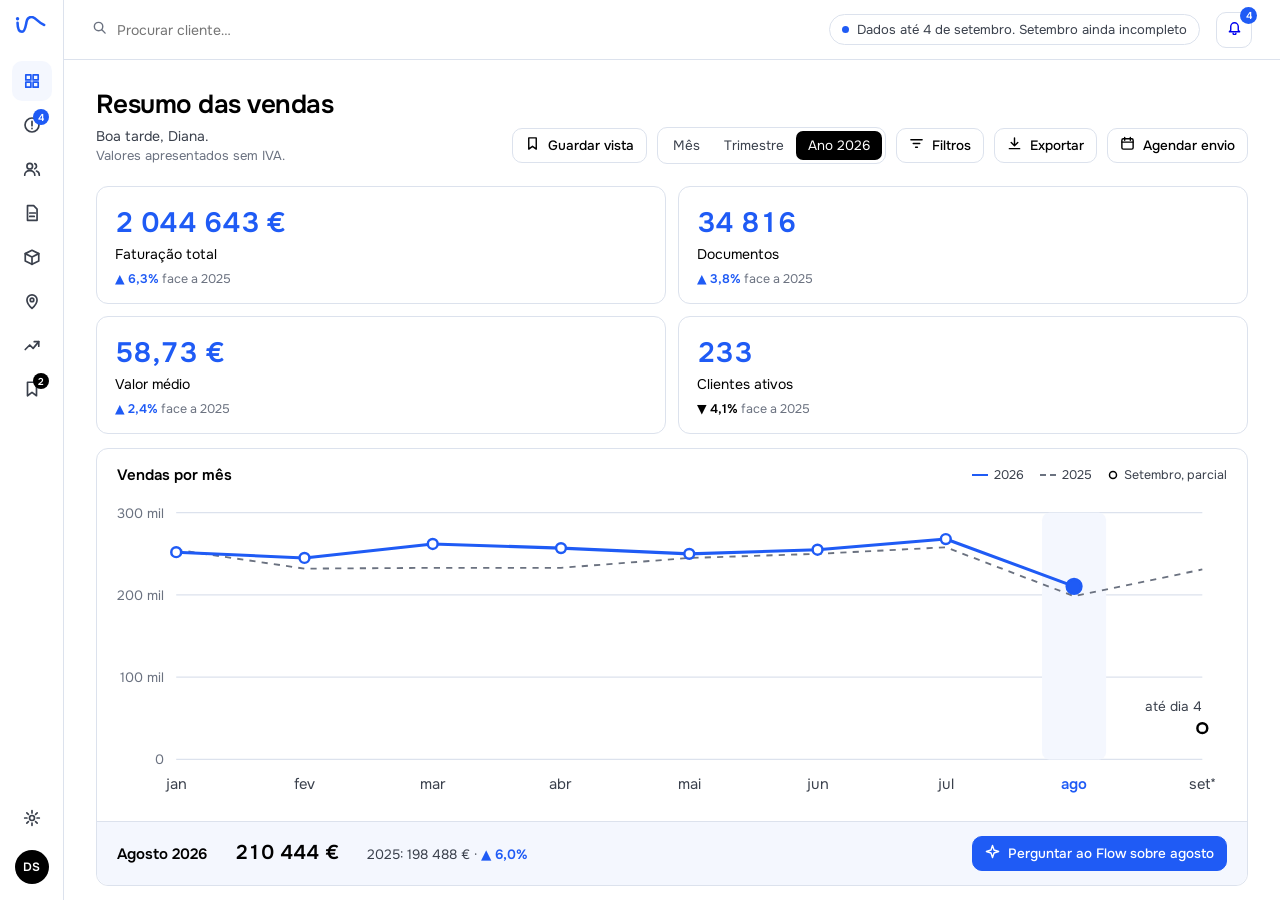
==== docs/ui/flow-ui-paineis.html @ bdbc736b "Ajustes na Ui, novas funcionalidades- briefing cliente , pre visualizar ultimos documentos, document" ====
<!DOCTYPE html>
<html lang="pt-PT">
<head>
<meta charset="UTF-8">
<meta name="viewport" content="width=device-width, initial-scale=1">
<title>Flow · Protótipo dos painéis</title>
<link rel="preconnect" href="https://fonts.googleapis.com">
<link rel="stylesheet" href="https://fonts.googleapis.com/css2?family=Onest:wght@400;500;600;700&display=swap">
<style>
:root{--blue:#1F5BF5;--blue-deep:#1443C9;--blue-pale:#E4EBFF;--blue-mist:#F4F7FE;--ink2:#3A404C;--ink3:#6B7280;--line:#DCE2ED}
*{box-sizing:border-box;margin:0;padding:0}
html,body{height:100%}
body{font-family:'Onest',system-ui,sans-serif;color:#000;background:#fff;-webkit-font-smoothing:antialiased;font-size:14px}
button,input,select{font:inherit;color:inherit}
button{cursor:pointer}
:focus-visible{outline:2px solid var(--blue);outline-offset:2px;border-radius:6px}
b,strong{font-weight:600}
.num{font-variant-numeric:tabular-nums}
p b{white-space:nowrap}
.up{color:var(--blue);font-weight:600}.dn{color:#000;font-weight:600}
.muted{color:var(--ink3)}

.app{display:grid;grid-template-columns:64px 1fr 380px;grid-template-rows:60px 1fr;height:100vh}
.rail{grid-row:1/3;border-right:1px solid var(--line);display:flex;flex-direction:column;align-items:center;padding:16px 0;gap:4px}
.rail .mark{margin-bottom:18px}
.rail a{width:40px;height:40px;border-radius:10px;display:grid;place-items:center;color:var(--ink2);position:relative}
.rail a:hover{background:var(--blue-mist);color:#000}
.rail a[aria-current=page]{background:var(--blue-mist);color:var(--blue)}
.rail a .bd{position:absolute;top:4px;right:3px;background:var(--blue);color:#fff;font-size:10px;font-weight:600;border-radius:999px;min-width:16px;height:16px;display:grid;place-items:center;padding:0 4px}
.rail a .tip{position:absolute;left:48px;background:#000;color:#fff;font-size:12px;padding:4px 8px;border-radius:6px;white-space:nowrap;opacity:0;pointer-events:none;transition:opacity .12s;z-index:5}
.rail a:hover .tip,.rail a:focus-visible .tip{opacity:1}
.rail .av{margin-top:8px;width:34px;height:34px;border-radius:50%;background:#000;color:#fff;font-size:12px;font-weight:600;display:grid;place-items:center}

.topbar{grid-column:2;display:flex;align-items:center;gap:16px;padding:0 28px;border-bottom:1px solid var(--line)}
.search{display:flex;align-items:center;gap:10px;color:var(--ink3);flex:1}
.search input{border:0;outline:0;background:none;flex:1}
.fresh{display:flex;align-items:center;gap:8px;font-size:13px;color:var(--ink2);border:1px solid var(--line);border-radius:999px;padding:6px 12px;white-space:nowrap}
.fresh i{width:7px;height:7px;border-radius:50%;background:var(--blue);display:block}
.iconbtn{position:relative;width:36px;height:36px;border:1px solid var(--line);border-radius:10px;background:#fff;display:grid;place-items:center}
.iconbtn .bd{position:absolute;top:-6px;right:-6px;background:var(--blue);color:#fff;font-size:10px;font-weight:600;border-radius:999px;min-width:17px;height:17px;display:grid;place-items:center}

main{grid-column:2;overflow:auto;padding:28px 32px 40px;min-width:0}
.head{display:flex;justify-content:space-between;align-items:flex-end;gap:16px;flex-wrap:wrap}
.head h1{font-size:26px;font-weight:600;letter-spacing:-.02em}
.head p{color:var(--ink2);margin-top:6px}
.head p.iva{font-size:13px;color:var(--ink3);margin-top:2px}
.ctrl{display:flex;gap:10px;align-items:center;flex-wrap:wrap}
.seg{display:flex;border:1px solid var(--line);border-radius:10px;padding:3px;background:#fff}
.seg button{border:0;background:none;padding:6px 12px;border-radius:7px;font-size:13.5px;color:var(--ink2)}
.seg button[aria-pressed=true]{background:#000;color:#fff}
.btn{display:inline-flex;align-items:center;gap:8px;border:1px solid var(--line);background:#fff;border-radius:10px;padding:7px 12px;font-size:13.5px;font-weight:500}
.btn:hover{border-color:#000}
.btn.pri{background:var(--blue);border-color:var(--blue);color:#fff}.btn.pri:hover{background:var(--blue-deep)}
.example{margin-top:14px;font-size:12.5px;color:var(--ink2);background:var(--blue-mist);border-radius:8px;padding:7px 12px;display:inline-block}

.kpis{display:grid;grid-template-columns:repeat(4,1fr);gap:12px;margin-top:22px}
.k{border:1px solid var(--line);border-radius:12px;padding:18px 18px 16px;min-width:0}
.k .v{font-size:28px;font-weight:600;color:var(--blue);letter-spacing:-.02em;white-space:nowrap;overflow:hidden;text-overflow:ellipsis}
.k .v.long{font-size:20px;line-height:1.2;white-space:normal;min-height:34px;display:flex;align-items:center}
.k .l{font-size:14px;margin-top:4px}
.k .s{font-size:12.5px;color:var(--ink3);margin-top:8px}
.panel{border:1px solid var(--line);border-radius:12px;margin-top:14px;min-width:0}
.panel-h{display:flex;justify-content:space-between;align-items:center;gap:12px;padding:16px 20px 0;flex-wrap:wrap}
.panel-h h2{font-size:15px;font-weight:600}
.legend{display:flex;gap:16px;font-size:12.5px;color:var(--ink2)}
.legend span{display:flex;align-items:center;gap:6px}
.legend i{width:16px;display:block;border-top:2px solid var(--blue)}
.legend i.o{border-top:2px dashed var(--ink3)}
.legend i.f{border-top:2px dashed var(--blue)}
.chart-wrap{padding:8px 20px 16px}
.sel-row{display:flex;flex-wrap:wrap;gap:6px 28px;align-items:baseline;padding:14px 20px;border-top:1px solid var(--line);background:var(--blue-mist);border-radius:0 0 12px 12px}
.sel-row .t{font-weight:600;font-size:15px}.sel-row .v{font-size:20px;font-weight:600}.sel-row .o{color:var(--ink2);font-size:13.5px}
.sel-row .btn{margin-left:auto}
.two{display:grid;grid-template-columns:1.6fr 1fr;gap:14px}
.link{color:var(--blue);font-size:13px;text-decoration:none;font-weight:500;border:0;background:none}

.tools{display:flex;gap:10px;align-items:center;flex-wrap:wrap;margin-top:22px}
.field{display:flex;align-items:center;gap:8px;border:1px solid var(--line);border-radius:10px;padding:7px 12px;width:300px;color:var(--ink3)}
.field input{border:0;outline:0;flex:1;color:#000;min-width:0}
.chip{border:1px solid var(--line);border-radius:999px;padding:6px 12px;font-size:13px;background:#fff;color:var(--ink2)}
.chip[aria-pressed=true]{background:#000;color:#fff;border-color:#000}

table{width:100%;border-collapse:collapse;font-size:13.5px}
th{font-weight:500;color:var(--ink3);text-align:left;padding:12px 20px 8px;font-size:12.5px;white-space:nowrap}
td{padding:11px 20px;border-top:1px solid var(--line);vertical-align:middle}
td.r,th.r{text-align:right}
tbody tr.click{cursor:pointer}
tbody tr.click:hover td{background:var(--blue-mist)}
.tag{display:inline-block;font-size:12px;border:1px solid var(--line);border-radius:999px;padding:3px 9px;white-space:nowrap;color:var(--ink2)}
.tag.b{border-color:var(--blue);color:var(--blue)}
.tag.k{border-color:#000;color:#000}
.empty{padding:28px 20px;color:var(--ink2);text-align:center}
.hbar{height:8px;background:var(--blue-pale);border-radius:4px;overflow:hidden;min-width:80px}
.hbar i{display:block;height:100%;background:var(--blue)}
.hbar.neg i{background:#000}

.alerts{list-style:none;padding:6px 20px 14px}
.alerts li{padding:12px 0;border-top:1px solid var(--line);display:grid;grid-template-columns:auto 1fr auto;gap:4px 12px;align-items:start}
.alerts li:first-child{border-top:0}
.alerts .ic{grid-row:1/3;color:var(--ink2);padding-top:2px}
.alerts .t{font-weight:500}
.alerts .d{grid-column:2;color:var(--ink3);font-size:12.5px;line-height:1.4}
.alerts .acts{grid-row:1/3;grid-column:3;display:flex;gap:12px;align-self:center}

/* gaveta de briefing */
.drawer-bg{position:fixed;inset:0;background:rgba(0,0,0,.18);z-index:20}
.drawer{position:fixed;top:0;right:0;bottom:0;width:440px;max-width:100vw;background:#fff;border-left:1px solid var(--line);z-index:21;display:flex;flex-direction:column;box-shadow:-20px 0 40px -20px rgba(0,0,0,.2)}
.drawer-h{display:flex;justify-content:space-between;align-items:center;padding:18px 22px;border-bottom:1px solid var(--line)}
.drawer-b{padding:22px;overflow:auto;flex:1}
.drawer-b h3{font-size:20px;font-weight:600}
.drawer-b p{color:var(--ink2);line-height:1.55;margin-top:10px}
.facts{list-style:none;margin-top:18px}
.facts li{display:flex;justify-content:space-between;gap:12px;padding:10px 0;border-top:1px solid var(--line)}
.facts li>span:first-child{color:var(--ink3)}
.bh{font-size:14px;font-weight:600;margin-top:24px}
.facts.arts{margin-top:8px}.facts.arts li{align-items:center}
.drawer-f{padding:16px 22px;border-top:1px solid var(--line);display:flex;gap:10px}

/* Flow */
.flow{grid-column:3;grid-row:1/3;border-left:1px solid var(--line);display:flex;flex-direction:column;min-height:0}
.flow-h{height:60px;display:flex;align-items:center;gap:10px;padding:0 18px;border-bottom:1px solid var(--line);flex-shrink:0}
.flow-h .n{font-weight:600}
.flow-h .ctx{margin-left:auto;font-size:12px;color:var(--ink2);background:var(--blue-mist);border-radius:999px;padding:4px 10px;white-space:nowrap}
.flow-b{flex:1;overflow:auto;padding:18px}
.q{margin-left:auto;width:max-content;max-width:85%;background:var(--blue-pale);border-radius:10px;padding:8px 12px;font-size:14px}
.flow-b .hello{background:var(--blue-mist);border-radius:12px;padding:14px 16px;line-height:1.5}
.flow-b .hello b{display:block;margin-bottom:4px}
.flow-b h2{font-size:16px;font-weight:600;margin-top:18px}
.flow-b p{font-size:14px;line-height:1.55;color:var(--ink2);margin-top:8px}
.flow-b p b{color:#000}
.mgrid{display:grid;grid-template-columns:1fr 1fr;gap:8px;margin-top:14px}
.m{background:var(--blue-mist);border-radius:10px;padding:12px}
.m .l{font-size:12.5px;color:var(--ink3)}.m .v{font-size:18px;font-weight:600;margin-top:6px}
.more{margin-top:22px;border-top:1px solid var(--line);padding-top:14px}
.more h3{font-size:12.5px;color:var(--ink3);font-weight:500}
.more button{display:block;width:100%;text-align:left;border:0;background:none;padding:8px 0;font-size:14px;font-weight:500}
.more button:hover{color:var(--blue)}
.flow-f{padding:14px 18px 16px;flex-shrink:0}
.box{border:1.5px solid #000;border-radius:12px;background:#fff;padding:12px 12px 10px 14px}
.box:focus-within{border-color:var(--blue);box-shadow:0 0 0 4px var(--blue-pale)}
.box input{width:100%;border:0;outline:0;font-size:15px;background:none}
.box .row2{display:flex;justify-content:space-between;align-items:center;margin-top:10px;font-size:12px;color:var(--ink3)}
.send{width:34px;height:34px;border:0;border-radius:9px;background:var(--blue);color:#fff;display:grid;place-items:center}
.send:hover{background:var(--blue-deep)}
.flow-min{display:none}


.tabbtn{border:0;background:none;padding:8px 2px;margin-right:18px;font-size:14.5px;font-weight:500;color:var(--ink3);border-bottom:2px solid transparent}
.tabbtn[aria-selected=true]{color:#000;border-bottom-color:var(--blue)}
.tpl{display:grid;grid-template-columns:repeat(3,1fr);gap:12px;padding:14px 20px 20px}
.tplc{display:flex;flex-direction:column;align-items:flex-start;gap:8px;text-align:left;border:1px solid var(--line);border-radius:12px;background:#fff;padding:16px;min-height:148px}
.tplc:hover{border-color:var(--blue)}
.tplc .tn{font-weight:600}
.tplc .td{color:var(--ink2);font-size:13.5px;line-height:1.45}
.tplc .tu{margin-top:auto;color:var(--blue);font-size:13px;font-weight:500}
tr.off td{color:var(--ink3)}
.sw{width:38px;height:22px;border-radius:999px;border:0;background:var(--line);position:relative;vertical-align:middle}
.sw i{position:absolute;top:3px;left:3px;width:16px;height:16px;border-radius:50%;background:#fff;transition:left .15s}
.sw[aria-checked=true]{background:var(--blue)}.sw[aria-checked=true] i{left:19px}
.fgrid{display:grid;gap:14px;margin-top:18px}
.fgrid label{display:grid;gap:6px;font-size:13px;color:var(--ink2)}
.fgrid input:not([type=checkbox]),.fgrid select{border:1px solid var(--line);border-radius:10px;padding:9px 11px;font-size:14px;background:#fff;width:100%}
.fgrid input:focus,.fgrid select:focus{outline:2px solid var(--blue);outline-offset:0;border-color:var(--blue)}
.fgrid .inl{display:flex;gap:10px;align-items:center}.fgrid .inl input{width:110px!important}
.fgrid .chk{display:flex;align-items:center;gap:8px;color:#000;font-size:14px}
.sentence{margin-top:18px;background:var(--blue-mist);border-radius:12px;padding:12px 14px}
.sentence p{margin-top:4px;color:#000;line-height:1.5}
.sentence.pv{background:#fff;border:1px solid var(--line)}
.totop{position:fixed;right:404px;bottom:24px;width:42px;height:42px;border-radius:12px;border:1px solid var(--line);background:#fff;display:grid;place-items:center;box-shadow:0 10px 24px -12px rgba(20,40,90,.35);opacity:0;pointer-events:none;transform:translateY(8px);transition:opacity .15s,transform .15s;z-index:10}
.totop.on{opacity:1;pointer-events:auto;transform:none}
.totop:hover{border-color:#000}
.menu{position:fixed;z-index:30;background:#fff;border:1px solid var(--line);border-radius:12px;box-shadow:0 14px 30px -14px rgba(20,40,90,.35);padding:6px;min-width:200px}
.menu button{display:block;width:100%;text-align:left;border:0;background:none;padding:9px 12px;border-radius:8px;font-size:14px}
.menu button:hover{background:var(--blue-mist)}
.toast{position:fixed;left:50%;bottom:24px;transform:translateX(-50%);background:#000;color:#fff;border-radius:10px;padding:10px 16px;font-size:14px;z-index:40}

.ansacts{display:flex;gap:8px;margin-top:16px}
.ansacts .btn{padding:6px 10px;font-size:13px}
.ansacts .btn:disabled{color:var(--blue);border-color:var(--blue-pale);cursor:default}
.rail a .bd.sv{background:#000}
.drawer.doc{width:540px}
.sheet{border:1px solid var(--line);border-radius:12px;padding:24px;background:#fff}
.sh-top{display:flex;justify-content:space-between;align-items:flex-start}
.sh-top h3{font-size:20px;font-weight:600}
.sh-to{display:grid;gap:3px;margin-top:22px;font-size:13.5px}
.sh-t{margin-top:20px}.sh-t th{padding:8px 0;font-size:12px}.sh-t td{padding:10px 0;font-size:13px}.sh-t th.r,.sh-t td.r{padding-left:10px}
.sh-sum{list-style:none;margin-top:14px;margin-left:auto;width:65%}
.sh-sum li{display:flex;justify-content:space-between;padding:7px 0;border-top:1px solid var(--line);font-size:13.5px}
.sh-sum li span{color:var(--ink3)}
.sh-sum li.tot{border-top:1.5px solid #000}.sh-sum li.tot span{color:#000;font-weight:500}.sh-sum li.tot b{font-size:20px}

.fgrid textarea{border:1px solid var(--line);border-radius:10px;padding:9px 11px;font-size:14px;resize:vertical;font-family:inherit}
.fgrid textarea:focus{outline:2px solid var(--blue);outline-offset:0;border-color:var(--blue)}
.fgrid input.ro{background:var(--blue-mist);color:#000}
.fl{display:grid;gap:6px;font-size:13px;color:var(--ink2)}.fl .seg{width:max-content}
.row3{display:grid;grid-template-columns:1.4fr 1fr;gap:10px}.row3 label:first-child{grid-column:1/-1}
.emails{display:flex;flex-wrap:wrap;gap:6px;align-items:center;border:1px solid var(--line);border-radius:10px;padding:6px 8px;min-height:42px;cursor:text}
.emails:focus-within{outline:2px solid var(--blue);border-color:var(--blue)}
.emails input{border:0!important;outline:0!important;flex:1;min-width:160px;padding:4px!important;width:auto!important}
.em{display:inline-flex;align-items:center;gap:4px;background:var(--blue-pale);color:#000;border-radius:999px;padding:3px 4px 3px 10px;font-size:13px}
.em button{border:0;background:none;width:20px;height:20px;display:grid;place-items:center;border-radius:50%;color:var(--ink2)}
.em button:hover{background:#fff}
.err{color:#B42318;font-size:12.5px;min-height:0}

.row2c{display:grid;grid-template-columns:1fr 1fr;gap:10px}
.fbar{display:flex;flex-wrap:wrap;gap:6px;align-items:center;margin-top:14px;font-size:13px}
.btn.fon{border-color:var(--blue);color:var(--blue)}
.btn .fn{background:var(--blue);color:#fff;border-radius:999px;font-size:11px;min-width:18px;height:18px;display:inline-grid;place-items:center;padding:0 5px}
fieldset{border:0;display:grid;gap:8px}
legend{font-size:13px;color:var(--ink2);margin-bottom:8px}
.cbs{display:grid;grid-template-columns:1fr 1fr;gap:6px 12px}
.cb{display:flex!important;align-items:center;gap:8px;color:#000!important;font-size:14px!important}
.cb input{width:16px;height:16px;accent-color:var(--blue)}
@media (max-width:1280px){.totop{right:24px}.tpl{grid-template-columns:1fr 1fr}}
@media (max-width:1280px){.app{grid-template-columns:64px 1fr}.flow{display:none}.kpis{grid-template-columns:repeat(2,1fr)}.two{grid-template-columns:1fr}}
@media (prefers-reduced-motion:reduce){*{transition:none!important}}
</style>
</head>
<body>
<div class="app">
  <nav class="rail" id="rail" aria-label="Menu principal"></nav>
  <div class="topbar">
    <label class="search"><span data-i="search"></span><input placeholder="Procurar cliente…" aria-label="Procurar cliente" id="gsearch"></label>
    <span class="fresh"><i></i>Dados até 4 de setembro. Setembro ainda incompleto</span>
    <a class="iconbtn" href="#alertas" aria-label="Alertas, 4 novos"><span data-i="bell"></span><span class="bd">4</span></a>
  </div>
  <main id="main"></main>
  <aside class="flow" aria-label="Flow">
    <div class="flow-h"><span data-i="mark"></span><span class="n">Flow</span><span class="ctx" id="flow-ctx"></span></div>
    <div class="flow-b" id="flow-b" aria-live="polite"></div>
    <div class="flow-f">
      <form class="box" id="flow-form">
        <input id="flow-in" autocomplete="off" placeholder="Pergunte sobre esta vista…" aria-label="Pergunta ao Flow">
        <div class="row2"><span>Só leitura. Não altera a base de dados.</span><button class="send" aria-label="Enviar pergunta"><span data-i="arrowup"></span></button></div>
      </form>
    </div>
  </aside>
</div>
<div id="drawer-root"></div>
<button class="totop" id="totop" aria-label="Voltar ao topo" title="Voltar ao topo"><span data-i="top"></span></button>
<div id="menu-root"></div>

<script>
/* ================= ícones ================= */
const P={
 search:'<circle cx="7" cy="7" r="4.5"/><path d="M10.5 10.5L14 14"/>',
 bell:'<path d="M4 11V7a4 4 0 018 0v4l1.5 1.5h-11z"/><path d="M6.5 14a1.5 1.5 0 003 0"/>',
 home:'<rect x="2.5" y="2.5" width="4.5" height="4.5"/><rect x="9" y="2.5" width="4.5" height="4.5"/><rect x="2.5" y="9" width="4.5" height="4.5"/><rect x="9" y="9" width="4.5" height="4.5"/>',
 users:'<circle cx="6" cy="5.5" r="2.5"/><path d="M1.5 13.5c0-2.5 2-4 4.5-4s4.5 1.5 4.5 4"/><path d="M10.5 3.2a2.5 2.5 0 010 4.6M12 9.8c1.6.5 2.5 1.8 2.5 3.7"/>',
 doc:'<path d="M4 1.5h5.5l3 3v10H4z"/><path d="M6 8h5M6 11h4"/>',
 box:'<path d="M2 5l6-3 6 3v6.5l-6 3-6-3z"/><path d="M2 5l6 3 6-3M8 8v6.5"/>',
 pin:'<path d="M8 14.5s-4.5-4-4.5-7.5a4.5 4.5 0 019 0c0 3.5-4.5 7.5-4.5 7.5z"/><circle cx="8" cy="7" r="1.6"/>',
 trend:'<path d="M2 12l4-4 3 3 5-6"/><path d="M10 5h4v4"/>',
 alert:'<circle cx="8" cy="8" r="6.2"/><path d="M8 4.8v3.8M8 11v.2"/>',
 down:'<path d="M2 4l4.5 4.5 3-3L14 10"/><path d="M14 6.5V10h-3.5"/>',
 usersx:'<circle cx="6" cy="5.5" r="2.5"/><path d="M1.5 13.5c0-2.5 2-4 4.5-4s4.5 1.5 4.5 4"/><path d="M11 4l3 3M14 4l-3 3"/>',
 filter:'<path d="M2 4h12M4.5 8h7M7 12h2"/>',
 download:'<path d="M8 2v8M4.5 7L8 10.5 11.5 7M2.5 13.5h11"/>',
 cal:'<rect x="2" y="3" width="12" height="11" rx="1.5"/><path d="M2 6.5h12M5 1.5v3M11 1.5v3"/>',
 spark:'<path d="M8 1.5l1.6 4.9 4.9 1.6-4.9 1.6L8 14.5l-1.6-4.9L1.5 8l4.9-1.6z"/>',
 arrowup:'<path d="M8 13V3M4 7l4-4 4 4"/>',
 x:'<path d="M3.5 3.5l9 9M12.5 3.5l-9 9"/>',
 plus:'<path d="M8 3v10M3 8h10"/>',
 bookmark:'<path d="M4 2h8v12l-4-3-4 3z"/>',
 copy:'<rect x="5" y="5" width="9" height="9" rx="1.5"/><path d="M11 5V3.5A1.5 1.5 0 009.5 2h-6A1.5 1.5 0 002 3.5v6A1.5 1.5 0 003.5 11H5"/>',
 top:'<path d="M8 13V3M4 7l4-4 4 4"/>',
 gear:'<circle cx="8" cy="8" r="2.2"/><path d="M8 1.5v2M8 12.5v2M1.5 8h2M12.5 8h2M3.4 3.4l1.4 1.4M11.2 11.2l1.4 1.4M3.4 12.6l1.4-1.4M11.2 4.8l1.4-1.4"/>',
};
const ic=(n,s=15)=> n==='mark'
 ? '<svg width="34" height="19" viewBox="0 0 120 64" fill="none" aria-hidden="true"><circle cx="9" cy="8" r="6" fill="#1F5BF5"/><path d="M9 22c0 20 6 32 16 32 11 0 13-22 16-36 3-14 10-16 18-16 14 0 24 22 44 28" stroke="#1F5BF5" stroke-width="9" stroke-linecap="round"/></svg>'
 : `<svg width="${s}" height="${s}" viewBox="0 0 16 16" fill="none" stroke="currentColor" stroke-width="1.5" stroke-linecap="round" stroke-linejoin="round" aria-hidden="true">${P[n]}</svg>`;
const paintIcons=root=>root.querySelectorAll('[data-i]').forEach(e=>{if(!e.firstChild)e.innerHTML=ic(e.dataset.i)});

/* ================= utilidades ================= */
const grp=n=>{const neg=n<0,[a,b]=Math.abs(n).toString().split('.');return (neg?'−':'')+a.replace(/\B(?=(\d{3})+(?!\d))/g,' ')+(b?','+b:'')};
const eur=n=>grp(Math.round(n))+' €';
const eur2=n=>grp(Number(Math.abs(n).toFixed(2))*(n<0?-1:1)).replace(/,(\d)$/,',$10')+(Number.isInteger(n)?',00':'')+' €';
const int=n=>grp(n);
const pct=n=>`<span class="${n>=0?'up':'dn'}">${n>=0?'▲':'▼'} ${Math.abs(n).toFixed(1).replace('.',',')}%</span>`;
const esc=s=>String(s).replace(/[&<>"]/g,c=>({'&':'&amp;','<':'&lt;','>':'&gt;','"':'&quot;'}[c]));
const seg=(opts,on)=>`<div class="seg" data-seg>${opts.map(o=>`<button type="button" aria-pressed="${o===on}">${o}</button>`).join('')}</div>`;
const kpi=(v,l,s)=>`<div class="k"><div class="v num${!/<|\d/.test(v)?' long':''}">${v}</div><div class="l">${l}</div><div class="s">${s}</div></div>`;
const EX='<span class="example">Dados de exemplo neste protótipo. No produto, vêm das consultas do servidor MCP.</span>';

/* ================= dados ================= */
const MESES=['jan','fev','mar','abr','mai','jun','jul','ago','set','out','nov','dez'];
const MF=['Janeiro','Fevereiro','Março','Abril','Maio','Junho','Julho','Agosto','Setembro','Outubro','Novembro','Dezembro'];
const V26=[252,245,262,257,250,255,268,210.444,38], V25=[255,232,233,233,245,250,258,198.488,231,240,236,262];

const CLIENTES=[
 {n:'Público Com Desconto Oficinal',z:'Lisboa',f:415082,d:3.1,u:'2 set',e:'ativo'},
 {n:'Façanha Assertiva - Unipessoal, Lda.',z:'Porto',f:138976,d:93.0,u:'3 set',e:'ativo'},
 {n:'Box Self-Storage Portugal Lda',z:'Porto',f:127382,d:276.5,u:'1 set',e:'ativo'},
 {n:'3d Box Portugal - Logistica & Distribuição Transporte',z:'Braga',f:115730,d:647.3,u:'4 set',e:'ativo'},
 {n:'Auto Peças Minho, Lda.',z:'Braga',f:38900,d:-41.2,u:'14 ago',e:'desvio'},
 {n:'Oficina Cávado',z:'Braga',f:31250,d:-38.0,u:'28 ago',e:'desvio'},
 {n:'Rodas do Norte',z:'Guimarães',f:27410,d:12.4,u:'3 set',e:'ativo'},
 {n:'Mecânica Faria & Filhos',z:'Famalicão',f:19870,d:-6.3,u:'30 ago',e:'ativo'},
 {n:'Pneus Atlântico',z:'Aveiro',f:14200,d:-100,u:'2 mai',e:'sem'},
 {n:'Garagem Central de Ponta Delgada',z:'Ilha de São Miguel',f:1003,d:-74.0,u:'19 jun',e:'sem'},
];
const ZONAS=[
 {n:'Porto',f:612400,d:9.8},{n:'Braga',f:488300,d:7.1},{n:'Lisboa',f:36,d:-99.7},{n:'Guimarães',f:301200,d:4.2},
 {n:'Aveiro',f:244900,d:2.0},{n:'Coimbra',f:198700,d:-3.4},{n:'Faro',f:198104,d:11.6},{n:'Ilha de São Miguel',f:1003,d:-74.0},
].sort((a,b)=>b.f-a.f);
const ARTIGOS=[
 {n:'Pastilhas de travão',fam:'Travagem',q:8420,f:186300,d:8.2},
 {n:'Filtro de óleo',fam:'Filtros',q:12960,f:142500,d:4.1},
 {n:'Óleo 5W30, 5 L',fam:'Lubrificantes',q:5310,f:138900,d:-2.6},
 {n:'Discos de travão',fam:'Travagem',q:3880,f:131700,d:12.9},
 {n:'Bateria 70 Ah',fam:'Elétrica',q:1240,f:116300,d:6.5},
 {n:'Pneu 205/55 R16',fam:'Pneus',q:2010,f:108400,d:-9.8},
 {n:'Escovas limpa-vidros',fam:'Acessórios',q:6900,f:61200,d:3.0},
 {n:'Lâmpada H7',fam:'Elétrica',q:7450,f:38700,d:1.4},
];
const DOCS=[
 ['04/09','FT 2026/34816','3d Box Portugal - Logistica & Distribuição Transporte','Braga','Fatura',1840.20],
 ['04/09','FT 2026/34815','Rodas do Norte','Guimarães','Fatura',612.75],
 ['03/09','NC 2026/0412','Mecânica Faria & Filhos','Famalicão','Nota de crédito',-84.10],
 ['03/09','FT 2026/34814','Façanha Assertiva - Unipessoal, Lda.','Porto','Fatura',2210.00],
 ['03/09','FS 2026/11872','Consumidor final','Porto','Fatura simplificada',46.90],
 ['02/09','FT 2026/34813','Público Com Desconto Oficinal','Lisboa','Fatura',3925.40],
 ['02/09','FT 2026/34812','Box Self-Storage Portugal Lda','Porto','Fatura',1388.00],
 ['01/09','FT 2026/34811','Oficina Cávado','Braga','Fatura',318.60],
];
const ALERTAS=[
 {tipo:'Zona',i:'down',t:'Lisboa caiu 99,7%',d:'Faturou 36 €, menos 99,7% que no mesmo período de 2025.',q:'Porque caiu Lisboa?'},
 {tipo:'Zona',i:'down',t:'Ilha de São Miguel caiu 74,0%',d:'Faturou 1 003 €, menos 74,0% que no mesmo período de 2025.',q:'Porque caiu a Ilha de São Miguel?'},
 {tipo:'Clientes',i:'usersx',t:'250 clientes sem compras',d:'Clientes com histórico que não compraram no período.',q:'Que clientes estão sem compras?'},
 {tipo:'Clientes',i:'down',t:'Auto Peças Minho, Lda. com desvio',d:'Comprava todos os meses; sem compras desde 14 de agosto.',q:'O que mudou na Auto Peças Minho?',cli:'Auto Peças Minho, Lda.',ex:true},
];

/* ================= gráfico ================= */
function lineChart({serA,serB,sel=-1,partial=-1,forecast=null,band=null,max=300,id='ch'}){
 const W=900,H=250,L=48,R=20,T=16,B=34,n=12;
 const cols=Math.max(serB?serB.length:0,serA.length,forecast?forecast.from+forecast.v.length:0);
 const x=i=>L+i*(W-L-R)/(cols-1), y=v=>T+(1-v/max)*(H-T-B);
 let s='';
 [0,100,200,300].filter(g=>g<=max).forEach(g=>{s+=`<line x1="${L}" x2="${W-R}" y1="${y(g)}" y2="${y(g)}" stroke="#DCE2ED"/><text x="${L-10}" y="${y(g)+4}" text-anchor="end" font-size="11" fill="#6B7280">${g?g+' mil':'0'}</text>`});
 if(sel>=0) s+=`<rect x="${x(sel)-26}" y="${T}" width="52" height="${H-T-B}" fill="#F4F7FE" rx="6"/>`;
 if(band){const up=band.map((b,i)=>`${x(forecast.from+i)},${y(b[1])}`), lo=band.map((b,i)=>`${x(forecast.from+i)},${y(b[0])}`).reverse(); s+=`<polygon points="${up.concat(lo).join(' ')}" fill="#E4EBFF" opacity=".8"/>`}
 if(serB) s+=`<polyline points="${serB.map((v,i)=>x(i)+','+y(v)).join(' ')}" fill="none" stroke="#6B7280" stroke-width="1.5" stroke-dasharray="5 5"/>`;
 const full=partial>=0?serA.slice(0,partial):serA;
 s+=`<polyline points="${full.map((v,i)=>x(i)+','+y(v)).join(' ')}" fill="none" stroke="#1F5BF5" stroke-width="2.5" stroke-linejoin="round"/>`;
 if(forecast){const pts=[[forecast.from-1,full[full.length-1]],...forecast.v.map((v,i)=>[forecast.from+i,v])]; s+=`<polyline points="${pts.map(([i,v])=>x(i)+','+y(v)).join(' ')}" fill="none" stroke="#1F5BF5" stroke-width="2" stroke-dasharray="6 5"/>`;
   forecast.v.forEach((v,i)=>s+=`<circle cx="${x(forecast.from+i)}" cy="${y(v)}" r="3.5" fill="#fff" stroke="#1F5BF5" stroke-width="1.5"/>`)}
 full.forEach((v,i)=>{const on=i===sel;s+=`<circle cx="${x(i)}" cy="${y(v)}" r="${on?6:4}" fill="${on?'#1F5BF5':'#fff'}" stroke="#1F5BF5" stroke-width="2"/>`});
 if(partial>=0&&!forecast){s+=`<circle cx="${x(partial)}" cy="${y(serA[partial])}" r="${sel===partial?6:4}" fill="#fff" stroke="#000" stroke-width="2"/><text x="${x(partial)}" y="${y(serA[partial])-14}" text-anchor="end" font-size="11" fill="#3A404C">até dia 4</text>`}
 for(let i=0;i<cols;i++){const on=i===sel;s+=`<text x="${x(i)}" y="${H-10}" text-anchor="middle" font-size="12" fill="${on?'#1F5BF5':'#3A404C'}" font-weight="${on?600:400}">${MESES[i]}${i===partial?'*':''}</text>`;
   if(sel>=0&&i<serA.length) s+=`<rect x="${x(i)-26}" y="${T}" width="52" height="${H-T}" fill="transparent" style="cursor:pointer" data-m="${i}"><title>${MF[i]}</title></rect>`}
 return `<svg id="${id}" viewBox="0 0 ${W} ${H}" width="100%" role="img" aria-label="Gráfico por mês">${s}</svg>`;
}

/* ================= vistas ================= */
const VIEWS={};

VIEWS.resumo={nome:'Resumo das vendas',icon:'home',
 sug:['Como correu agosto?','Qual foi a faturação por zona este ano?','Quanto faturámos no último trimestre?'],
 render(){return `
 <div class="head"><div><h1 tabindex="-1">Resumo das vendas</h1><p>Boa tarde, Diana.</p><p class="iva">Valores apresentados sem IVA.</p></div>
  <div class="ctrl">${seg(['Mês','Trimestre','Ano 2026'],'Ano 2026')}<button class="btn"><span data-i="download"></span>Exportar</button><button class="btn" data-schedule><span data-i="cal"></span>Agendar envio</button></div></div>
 <div class="kpis">${kpi(eur(2044643),'Faturação total',pct(6.3)+' face a 2025')}${kpi(int(34816),'Documentos',pct(3.8)+' face a 2025')}${kpi(eur2(58.73),'Valor médio',pct(2.4)+' face a 2025')}${kpi('233','Clientes ativos',pct(-4.1)+' face a 2025')}</div>
 <section class="panel"><div class="panel-h"><h2>Vendas por mês</h2><div class="legend"><span><i></i>2026</span><span><i class="o"></i>2025</span><span><svg width="10" height="10" aria-hidden="true"><circle cx="5" cy="5" r="3.5" fill="#fff" stroke="#000" stroke-width="1.5"/></svg>Setembro, parcial</span></div></div>
  <div class="chart-wrap" id="cw"></div>
  <div class="sel-row"><span class="t" id="sel-m"></span><span class="v num" id="sel-v"></span><span class="o" id="sel-o"></span><button class="btn pri" id="sel-ask"><span data-i="spark"></span><span id="sel-askt"></span></button></div></section>
 <div class="two">
  <section class="panel"><div class="panel-h"><h2>Principais clientes</h2><a class="link" href="#clientes">Ver todos</a></div>
   <table><thead><tr><th>Cliente</th><th class="r">Faturação</th><th class="r">Face a 2025</th></tr></thead><tbody>
   ${fCli(CLIENTES).slice(0,4).map(c=>`<tr class="click" data-cli="${esc(c.n)}"><td>${esc(c.n)}</td><td class="r num">${eur(c.f)}</td><td class="r">${pct(c.d)}</td></tr>`).join('')}</tbody></table></section>
  <section class="panel"><div class="panel-h"><h2>Precisa de atenção <span class="muted" style="font-weight:500">4</span></h2><a class="link" href="#alertas">Ver alertas</a></div>
   <ul class="alerts">${ALERTAS.slice(0,3).map(a=>`<li><span class="ic">${ic(a.i)}</span><span class="t">${a.t}</span><span class="d">${a.d}</span><span class="acts"><button class="link" data-fq="${a.q}">Perguntar</button></span></li>`).join('')}</ul></section>
 </div>`},
 after(){
  const pick=i=>{document.getElementById('cw').innerHTML=lineChart({serA:V26,serB:V25.slice(0,9),sel:i,partial:8});
   document.querySelectorAll('#cw [data-m]').forEach(r=>r.onclick=()=>pick(+r.dataset.m));
   const d=(V26[i]-V25[i])/V25[i]*100, inc=i===8;
   document.getElementById('sel-m').textContent=MF[i]+' 2026';
   document.getElementById('sel-v').textContent=eur(V26[i]*1000);
   document.getElementById('sel-o').innerHTML=inc?'Só até dia 4. Comparar quando o mês fechar.':`2025: ${eur(V25[i]*1000)} · ${pct(d)}`;
   document.getElementById('sel-askt').textContent='Perguntar ao Flow sobre '+MF[i].toLowerCase();
   document.getElementById('sel-ask').onclick=()=>i===7?flowAgosto():flowAsk('Como correu '+MF[i].toLowerCase()+'?');
  };pick(7);
 }};

const TIPOS={
 zona:{pre:'a faturação de uma zona cair mais de',un:'%',post:'face ao mesmo período de 2025',v:30,
   prev:v=>{const z=ZONAS.filter(z=>z.d<=-v);return z.length?`${z.length} ${z.length>1?'zonas':'zona'}: ${z.map(x=>x.n).join(' e ')}.`:'Nenhuma zona, por agora.'}},
 sem:{pre:'um cliente ficar mais de',un:'dias sem comprar',post:'',v:60,
   prev:v=>{const l=CLIENTES.filter(c=>diasDesde(c.u)>v);return l.length?`${l.length} ${l.length>1?'clientes':'cliente'}: ${l.map(x=>x.n).join(', ')}.`:'Nenhum cliente, por agora.'}},
 desvio:{pre:'um cliente comprar mais de',un:'% abaixo do habitual',post:'',v:25,
   prev:v=>{const l=CLIENTES.filter(c=>c.d<=-v&&c.d>-100);return l.length?`${l.length} ${l.length>1?'clientes':'cliente'}: ${l.map(x=>x.n).join(', ')}.`:'Nenhum cliente, por agora.'}},
 artigo:{pre:'um artigo vender mais de',un:'% menos que em 2025',post:'',v:5,
   prev:v=>{const l=ARTIGOS.filter(a=>a.d<=-v);return l.length?`${l.length} ${l.length>1?'artigos':'artigo'}: ${l.map(x=>x.n).join(', ')}.`:'Nenhum artigo, por agora.'}},
 fatura:{pre:'uma fatura ficar mais de',un:'dias por pagar',post:'',v:60,prev:()=>'Sem dados de pagamentos neste protótipo.'},
 novo:{pre:'um cliente novo faturar mais de',un:'€ num mês',post:'',v:5000,prev:()=>'Nenhum cliente novo acima deste valor, por agora.'},
};
const MODELOS=[['zona','Queda numa zona'],['sem','Cliente sem compras'],['desvio','Cliente com desvio'],['artigo','Artigo em queda'],['fatura','Fatura em atraso'],['novo','Cliente novo de valor']];
const FREQ=['Assim que acontecer','Uma vez por dia','Uma vez por semana'];
const MESN={jan:0,fev:1,mar:2,abr:3,mai:4,jun:5,jul:6,ago:7,set:8,out:9,nov:10,dez:11};
function diasDesde(u){const [d,m]=u.split(' ');return Math.round((new Date(2026,8,4)-new Date(2026,MESN[m],+d))/864e5)}
const frase=a=>`Avisar quando ${TIPOS[a.t].pre} ${a.t==='novo'?eur(a.v)+' num mês':a.v+(TIPOS[a.t].un[0]==='%'?'':' ')+TIPOS[a.t].un}${TIPOS[a.t].post?' '+TIPOS[a.t].post:''}${a.z&&a.z!=='Todas as zonas'?', em '+a.z:''}.`;
const MEUS=[
 {id:1,nome:'Quedas de zona',t:'zona',v:50,z:'Todas as zonas',f:'Uma vez por dia',mail:false,on:true,ult:'Hoje'},
 {id:2,nome:'Clientes sem compras',t:'sem',v:90,z:'Todas as zonas',f:'Uma vez por semana',mail:true,on:true,ult:'Segunda-feira'},
 {id:3,nome:'Desvios de clientes',t:'desvio',v:30,z:'Braga',f:'Uma vez por dia',mail:false,on:true,ult:'Ontem'},
 {id:4,nome:'Artigos em queda',t:'artigo',v:15,z:'Todas as zonas',f:'Uma vez por semana',mail:false,on:false,ult:'Nunca'},
];

VIEWS.alertas={nome:'Alertas',icon:'alert',badge:4,
 sug:['Porque caiu Lisboa?','Que clientes estão sem compras?','Que alertas apareceram esta semana?'],
 f:'Todos',tab:'recebidos',
 render(){const tabs=`<div class="tools" role="tablist">${[['recebidos','Alertas recebidos'],['meus','Alertas personalizados']].map(([k,l])=>`<button class="tabbtn" role="tab" data-at="${k}" aria-selected="${k===this.tab}">${l}${k==='recebidos'?` <span class="muted">${ALERTAS.length}</span>`:` <span class="muted">${MEUS.filter(a=>a.on).length} ativos</span>`}</button>`).join('')}</div>`;
  if(this.tab==='meus') return `
 <div class="head"><div><h1 tabindex="-1">Alertas</h1><p>Escolha o que o Flow deve vigiar por si. Os alertas só leem os dados, não alteram nada.</p></div>
  <div class="ctrl"><button class="btn" data-export="Alertas personalizados"><span data-i="download"></span>Exportar</button><button class="btn pri" data-new="zona"><span data-i="plus"></span>Criar alerta</button></div></div>
 ${tabs}
 <section class="panel"><div class="panel-h"><h2>Começar a partir de um modelo</h2></div>
  <div class="tpl">${MODELOS.map(([t,n])=>`<button class="tplc" data-new="${t}"><span class="tn">${n}</span><span class="td">${frase({t,v:TIPOS[t].v})}</span><span class="tu">Usar modelo</span></button>`).join('')}</div></section>
 <section class="panel"><div class="panel-h"><h2>Os meus alertas</h2></div>
  <table><thead><tr><th>Alerta</th><th>Condição</th><th>Frequência</th><th>Último aviso</th><th class="r">Ativo</th></tr></thead><tbody>
  ${MEUS.map(a=>`<tr${a.on?'':' class="off"'}><td><b style="font-weight:500">${esc(a.nome)}</b>${a.mail?' <span class="tag">Email</span>':''}</td><td class="muted" style="max-width:340px">${esc(frase(a))}</td><td>${a.f}</td><td>${a.ult}</td><td class="r"><button class="sw" role="switch" aria-checked="${a.on}" aria-label="Ativar ${esc(a.nome)}" data-sw="${a.id}"><i></i></button></td></tr>`).join('')}
  </tbody></table></section>`;
  const fl=this.f, list=ALERTAS.filter(a=>fl==='Todos'||a.tipo===fl);return `
 <div class="head"><div><h1 tabindex="-1">Alertas</h1><p>O que mudou face ao mesmo período de 2025.</p></div>
  <div class="ctrl"><button class="btn" data-export="Alertas"><span data-i="download"></span>Exportar</button><button class="btn pri" data-new="zona"><span data-i="plus"></span>Criar alerta</button></div></div>
 ${tabs}
 <div class="tools" style="margin-top:14px">${['Todos','Zona','Clientes'].map(t=>`<button class="chip" data-af="${t}" aria-pressed="${t===fl}">${t==='Zona'?'Zonas':t} <span class="muted">${t==='Todos'?ALERTAS.length:ALERTAS.filter(a=>a.tipo===t).length}</span></button>`).join('')}</div>
 <section class="panel">
  ${list.length?`<ul class="alerts" style="padding-top:10px">${list.map(a=>`<li><span class="ic">${ic(a.i,17)}</span><span class="t">${a.t}${a.ex?' <span class="tag">exemplo</span>':''}</span><span class="d">${a.d}</span><span class="acts">${a.cli?`<button class="link" data-cli="${esc(a.cli)}">Ver briefing</button>`:''}<button class="link" data-fq="${a.q}">Perguntar ao Flow</button></span></li>`).join('')}</ul>`:'<p class="empty">Sem alertas deste tipo.</p>'}
 </section>`},
 after(){document.querySelectorAll('[data-af]').forEach(b=>b.onclick=()=>{this.f=b.dataset.af;show('alertas')});
  document.querySelectorAll('[data-at]').forEach(b=>b.onclick=()=>{this.tab=b.dataset.at;show('alertas')});
  document.querySelectorAll('[data-sw]').forEach(b=>b.onclick=()=>{const a=MEUS.find(x=>x.id==b.dataset.sw);a.on=!a.on;toast(a.on?`Alerta "${a.nome}" ativado.`:`Alerta "${a.nome}" desativado.`);show('alertas')});
  document.querySelectorAll('[data-new]').forEach(b=>b.onclick=()=>openBuilder(b.dataset.new));}};

function openBuilder(t){const root=document.getElementById('drawer-root'),prev=document.activeElement;
 const st={t,v:TIPOS[t].v,z:'Todas as zonas',f:FREQ[1],mail:false,nome:MODELOS.find(m=>m[0]===t)[1]};
 const zonas=['Todas as zonas',...ZONAS.map(z=>z.n)];
 const paint=()=>{root.querySelector('#bf-sent').textContent=frase(st);root.querySelector('#bf-prev').textContent=TIPOS[st.t].prev(st.v);root.querySelector('#bf-un').textContent=st.t==='novo'?'€ num mês':TIPOS[st.t].un};
 root.innerHTML=`<div class="drawer-bg" data-close></div><form class="drawer" role="dialog" aria-modal="true" aria-labelledby="bt" id="bf">
 <div class="drawer-h"><span class="muted" style="font-size:13px">Novo alerta</span><button type="button" class="iconbtn" data-close aria-label="Fechar">${ic('x')}</button></div>
 <div class="drawer-b">
  <h3 id="bt">Criar alerta</h3>
  <div class="fgrid">
   <label>Nome<input id="bf-n" value="${esc(st.nome)}" required></label>
   <label>O que vigiar<select id="bf-t">${MODELOS.map(([k,n])=>`<option value="${k}"${k===t?' selected':''}>${n}</option>`).join('')}</select></label>
   <label>Limite<span class="inl"><input id="bf-v" type="number" min="1" value="${st.v}" required><span id="bf-un" class="muted"></span></span></label>
   <label>Zona<select id="bf-z">${zonas.map(z=>`<option>${z}</option>`).join('')}</select></label>
   <label>Verificar<select id="bf-f">${FREQ.map(f=>`<option${f===st.f?' selected':''}>${f}</option>`).join('')}</select></label>
   <label class="chk"><input id="bf-m" type="checkbox"> Enviar também por email</label>
  </div>
  <div class="sentence"><span class="muted" style="font-size:12.5px">O alerta fica assim</span><p id="bf-sent"></p></div>
  <div class="sentence pv"><span class="muted" style="font-size:12.5px">Com os dados de hoje, encontraria</span><p id="bf-prev"></p></div>
 </div>
 <div class="drawer-f"><button type="button" class="btn" data-close>Cancelar</button><button class="btn pri" type="submit">Criar alerta</button></div></form>`;
 paintIcons(root);paint();
 const $=id=>root.querySelector(id);
 $('#bf-t').onchange=e=>{st.t=e.target.value;st.v=TIPOS[st.t].v;$('#bf-v').value=st.v;st.nome=MODELOS.find(m=>m[0]===st.t)[1];$('#bf-n').value=st.nome;paint()};
 $('#bf-v').oninput=e=>{st.v=Math.max(1,+e.target.value||1);paint()};
 $('#bf-z').onchange=e=>{st.z=e.target.value;paint()};
 $('#bf-f').onchange=e=>st.f=e.target.value;
 $('#bf-m').onchange=e=>st.mail=e.target.checked;
 $('#bf-n').oninput=e=>st.nome=e.target.value;
 const close=()=>{root.innerHTML='';prev&&prev.focus()};
 root.querySelectorAll('[data-close]').forEach(b=>b.onclick=close);
 $('#bf').onsubmit=e=>{e.preventDefault();if(!st.nome.trim()){$('#bf-n').focus();return}
  MEUS.unshift({id:Date.now(),nome:st.nome.trim(),t:st.t,v:st.v,z:st.z,f:st.f,mail:st.mail,on:true,ult:'Ainda não avisou'});
  close();VIEWS.alertas.tab='meus';go('alertas');toast(`Alerta "${st.nome.trim()}" criado.`)};
 $('#bf-n').focus();
}

VIEWS.clientes={nome:'Clientes',icon:'users',
 sug:['Que clientes deixaram de comprar?','Quem são os 10 maiores clientes este ano?','Que clientes de Braga compraram menos?'],
 f:'Todos',q:'',
 render(){return `
 <div class="head"><div><h1 tabindex="-1">Clientes</h1><p>Faturação por cliente em 2026, face a 2025. Clique num cliente para ver o briefing.</p></div>
  <div class="ctrl">${seg(['Mês','Trimestre','Ano 2026'],'Ano 2026')}<button class="btn"><span data-i="download"></span>Exportar</button></div></div>
 ${EX}
 <div class="kpis">${kpi('233','Clientes ativos',pct(-4.1)+' face a 2025')}${kpi('250','Clientes sem compras','Com histórico, sem compras no período')}${kpi(eur(8775),'Faturação média por cliente','Faturação total a dividir por clientes ativos')}${kpi('2','Clientes com desvio','Compram bem abaixo do habitual')}</div>
 <div class="tools"><label class="field"><span data-i="search"></span><input id="cq" placeholder="Procurar cliente ou zona" value="${esc(this.q)}" aria-label="Procurar cliente ou zona"></label>
  ${[['Todos','Todos'],['ativo','Ativos'],['desvio','Com desvio'],['sem','Sem compras']].map(([k,l])=>`<button class="chip" data-cf="${k}" aria-pressed="${k===this.f}">${l}</button>`).join('')}</div>
 <section class="panel"><table><thead><tr><th>Cliente</th><th>Zona</th><th class="r">Faturação 2026</th><th class="r">Face a 2025</th><th>Última compra</th><th>Estado</th></tr></thead><tbody id="ctb"></tbody></table></section>`},
 rows(){const q=this.q.toLowerCase();const l=fCli(CLIENTES).filter(c=>(this.f==='Todos'||c.e===this.f)&&(c.n.toLowerCase().includes(q)||c.z.toLowerCase().includes(q)));
  document.getElementById('ctb').innerHTML=l.length?l.map(c=>`<tr class="click" data-cli="${esc(c.n)}" tabindex="0"><td>${esc(c.n)}</td><td>${c.z}</td><td class="r num">${eur(c.f)}</td><td class="r">${c.e==='sem'&&c.d===-100?'<span class="dn" style="white-space:nowrap">Sem compras</span>':pct(c.d)}</td><td>${c.u}</td><td>${{ativo:'<span class="tag b">Ativo</span>',desvio:'<span class="tag k">Com desvio</span>',sem:'<span class="tag">Sem compras</span>'}[c.e]}</td></tr>`).join(''):`<tr><td colspan="6" class="empty">Nenhum cliente encontrado para "${esc(this.q)}".</td></tr>`;
  bindCli(document.getElementById('ctb'));},
 after(){this.rows();const i=document.getElementById('cq');i.oninput=()=>{this.q=i.value;this.rows()};
  document.querySelectorAll('[data-cf]').forEach(b=>b.onclick=()=>{this.f=b.dataset.cf;document.querySelectorAll('[data-cf]').forEach(x=>x.setAttribute('aria-pressed',x===b));this.rows()})}};

VIEWS.faturacao={nome:'Faturação',icon:'doc',
 sug:['Quanto faturámos no último trimestre?','Quantas notas de crédito emitimos este ano?','Qual foi o ticket médio em cada mês?'],
 render(){return `
 <div class="head"><div><h1 tabindex="-1">Faturação</h1><p>Documentos emitidos em 2026.</p><p class="iva">Valores apresentados sem IVA.</p></div>
  <div class="ctrl">${seg(['Mês','Trimestre','Ano 2026'],'Ano 2026')}<button class="btn"><span data-i="download"></span>Exportar</button></div></div>
 ${EX}
 <div class="kpis">${kpi(eur(2044643),'Faturação total',pct(6.3)+' face a 2025')}${kpi(int(34816),'Documentos',pct(3.8)+' face a 2025')}${kpi(eur2(58.73),'Valor médio',pct(2.4)+' face a 2025')}${kpi('412','Notas de crédito','1,2% dos documentos')}</div>
 <section class="panel"><div class="panel-h"><h2>Por tipo de documento</h2></div>
  <table><thead><tr><th>Tipo</th><th class="r">Documentos</th><th class="r">Faturação</th><th style="width:40%">Peso na faturação</th></tr></thead><tbody>
  ${[['Fatura',22180,1612400,78.9],['Fatura simplificada',12224,463700,22.7],['Nota de crédito',412,-31457,-1.6]].map(([t,n,f,p])=>`<tr><td>${t}</td><td class="r num">${int(n)}</td><td class="r num">${eur(f)}</td><td><div class="hbar ${p<0?'neg':''}"><i style="width:${Math.abs(p)}%"></i></div></td></tr>`).join('')}
  </tbody></table></section>
 <section class="panel"><div class="panel-h"><h2>Últimos documentos</h2><span class="muted" style="font-size:12.5px">Até 4 de setembro. Clique num documento para o pré-visualizar.</span></div>
  <table><thead><tr><th>Data</th><th>Documento</th><th>Cliente</th><th>Zona</th><th class="r">Valor</th></tr></thead><tbody>
  ${DOCS.map((d,i)=>[d,i]).filter(([d])=>fDoc(d)).map(([d,i])=>`<tr class="click" data-doc="${i}" tabindex="0"><td>${d[0]}</td><td class="num">${d[1]} ${d[4]==='Nota de crédito'?'<span class="tag k">NC</span>':''}</td><td>${esc(d[2])}</td><td>${d[3]}</td><td class="r num">${eur2(d[5])}</td></tr>`).join('')}
  </tbody></table></section>`}};

VIEWS.artigos={nome:'Artigos',icon:'box',
 sug:['Quais os artigos mais vendidos em agosto?','Que artigos venderam menos que em 2025?','Que família de artigos cresceu mais?'],
 render(){const mx=Math.max(...ARTIGOS.map(a=>a.f));return `
 <div class="head"><div><h1 tabindex="-1">Artigos</h1><p>Artigos mais vendidos em 2026, por faturação.</p></div>
  <div class="ctrl">${seg(['Mês','Trimestre','Ano 2026'],'Ano 2026')}<button class="btn"><span data-i="download"></span>Exportar</button></div></div>
 ${EX}
 <div class="kpis">${kpi('1 284','Artigos vendidos','Referências diferentes')}${kpi('Pastilhas de travão','Artigo com mais faturação',eur(186300))}${kpi('Travagem','Família que mais cresceu',pct(10.4)+' face a 2025')}${kpi('Pneus','Família que mais caiu',pct(-9.8)+' face a 2025')}</div>
 <section class="panel"><table><thead><tr><th>Artigo</th><th>Família</th><th class="r">Quantidade</th><th class="r">Faturação</th><th style="width:22%"></th><th class="r">Face a 2025</th></tr></thead><tbody>
 ${fArt(ARTIGOS).map(a=>`<tr><td>${a.n}</td><td class="muted">${a.fam}</td><td class="r num">${int(a.q)}</td><td class="r num">${eur(a.f)}</td><td><div class="hbar"><i style="width:${a.f/mx*100}%"></i></div></td><td class="r">${pct(a.d)}</td></tr>`).join('')}
 </tbody></table></section>`}};

VIEWS.zonas={nome:'Zonas',icon:'pin',
 sug:['Qual foi a faturação por zona este ano?','Porque caiu Lisboa?','Que zona cresceu mais?'],
 render(){const mx=ZONAS[0].f;return `
 <div class="head"><div><h1 tabindex="-1">Zonas</h1><p>Faturação por zona em 2026, face ao mesmo período de 2025.</p></div>
  <div class="ctrl">${seg(['Mês','Trimestre','Ano 2026'],'Ano 2026')}<button class="btn"><span data-i="download"></span>Exportar</button></div></div>
 ${EX}
 <div class="kpis">${kpi('Porto','Zona com mais faturação',eur(612400))}${kpi('Faro','Zona que mais cresceu',pct(11.6)+' face a 2025')}${kpi('Lisboa','Zona que mais caiu',pct(-99.7)+' face a 2025')}${kpi('8','Zonas com vendas','No período')}</div>
 <section class="panel"><table><thead><tr><th>Zona</th><th class="r">Faturação</th><th style="width:36%"></th><th class="r">Face a 2025</th><th></th></tr></thead><tbody>
 ${fZon(ZONAS).map(z=>`<tr><td>${z.n}</td><td class="r num">${eur(z.f)}</td><td><div class="hbar ${z.d<-50?'neg':''}"><i style="width:${Math.max(z.f/mx*100,.6)}%"></i></div></td><td class="r">${pct(z.d)}</td><td class="r">${z.d<-50?`<button class="link" data-fq="Porque caiu ${z.n==='Lisboa'?'Lisboa':'a '+z.n}?">Perguntar</button>`:''}</td></tr>`).join('')}
 </tbody></table></section>`}};

VIEWS.previsoes={nome:'Previsões',icon:'trend',
 sug:['Quanto vamos faturar até ao fim do ano?','Setembro vai ficar acima de 2025?','Que meses estão abaixo da previsão?'],
 render(){return `
 <div class="head"><div><h1 tabindex="-1">Previsões</h1><p>Estimativa até dezembro, com base nas vendas de 2025 e 2026.</p></div>
  <div class="ctrl">${seg(['Conservadora','Provável','Otimista'],'Provável')}<button class="btn"><span data-i="download"></span>Exportar</button></div></div>
 ${EX}
 <div class="kpis">${kpi(eur(2986000),'Previsão para 2026','Entre 2,90 e 3,07 milhões €')}${kpi(eur(241000),'Setembro previsto','Vai em 38 000 € até dia 4')}${kpi(pct(4.1).replace('class="up"','class="up" style="font-size:inherit"'),'Face a 2025','Se a previsão se confirmar')}${kpi('Dezembro','Melhor mês previsto',eur(268000))}</div>
 <section class="panel"><div class="panel-h"><h2>Vendas e previsão por mês</h2><div class="legend"><span><i></i>2026 real</span><span><i class="f"></i>Previsão</span><span><i class="o"></i>2025</span></div></div>
  <div class="chart-wrap">${lineChart({serA:V26.slice(0,8),serB:V25,forecast:{from:8,v:[241,246,240,268]},band:[[226,256],[226,266],[216,264],[238,298]],max:300,id:'pch'})}</div>
  <div class="sel-row"><span class="o">A área azul clara é o intervalo provável. A previsão atualiza quando setembro fechar.</span></div></section>`}};

/* ================= briefing (gaveta) ================= */
function openBrief(name){const c=CLIENTES.find(x=>x.n===name)||{n:name,z:'—',f:0,d:0,u:'—',e:'ativo'};
 const n=c.e==='sem'?3:c.e==='desvio'?2:c.d<0?1:0, off=c.n.length%5;
 const ULT={sem:['12 abr','2 mai','2 mai'],desvio:['30 jun','18 jul'],ativo:['21 jul']}[c.e]||['21 jul'];
 const parados=Array.from({length:n},(_,i)=>{const a=ARTIGOS[(off+i*2)%ARTIGOS.length];return {n:a.n,q:Math.max(2,Math.round(a.q/900)),u:ULT[i]||ULT[0]}});
 const root=document.getElementById('drawer-root'); const prev=document.activeElement;
 root.innerHTML=`<div class="drawer-bg" data-close></div><div class="drawer" role="dialog" aria-modal="true" aria-labelledby="dt">
 <div class="drawer-h"><span class="muted" style="font-size:13px">Briefing antes da visita</span><button class="iconbtn" data-close aria-label="Fechar">${ic('x')}</button></div>
 <div class="drawer-b"><h3 id="dt">${esc(c.n)}</h3><p>${c.e==='desvio'?`Comprava com regularidade e está ${Math.abs(c.d).toFixed(1).replace('.',',')}% abaixo de 2025. Última compra a ${c.u}.`:c.e==='sem'?`Sem compras recentes. Última compra a ${c.u}.`:`Cliente ativo. Faturação ${c.d>=0?'acima':'abaixo'} de 2025 (${Math.abs(c.d).toFixed(1).replace('.',',')}%).`}</p>
 <ul class="facts"><li><span>Zona</span><b>${c.z}</b></li><li><span>Faturação em 2026</span><b class="num">${eur(c.f)}</b></li><li><span>Face a 2025</span>${c.d===-100?'<b>Sem compras</b>':pct(c.d)}</li><li><span>Última compra</span><b>${c.u}</b></li><li><span>Artigo mais comprado</span><b>Pastilhas de travão</b></li><li><span>Faturas por pagar</span><b>Nenhuma</b></li></ul>
 <h4 class="bh">Artigos que deixou de comprar <span class="muted" style="font-weight:400">${parados.length}</span></h4>
 ${parados.length?`<ul class="facts arts">${parados.map(a=>`<li><div><b style="font-weight:500">${a.n}</b><div class="muted" style="font-size:12.5px;margin-top:2px">Comprava ${a.q} por mês, em média. Última compra a ${a.u.replace(' ','&nbsp;')}.</div></div><button class="link" data-aq="${esc(a.n)}">Perguntar</button></li>`).join('')}</ul>`:'<p class="muted" style="font-size:13.5px">Continua a comprar os artigos habituais.</p>'}
 <p class="muted" style="font-size:12.5px;margin-top:16px">Dados de exemplo neste protótipo.</p></div>
 <div class="drawer-f"><button class="btn" data-close>Fechar</button><button class="btn pri" id="dask"><span data-i="spark"></span>Perguntar ao Flow</button></div></div>`;
 paintIcons(root);
 const close=()=>{root.innerHTML='';prev&&prev.focus()};
 root.querySelectorAll('[data-close]').forEach(b=>b.onclick=close);
 root.querySelectorAll('[data-aq]').forEach(b=>b.onclick=()=>{close();flowAsk('Porque é que '+c.n+' deixou de comprar '+b.dataset.aq.toLowerCase()+'?')});
 root.querySelector('#dask').onclick=()=>{close();flowAsk('O que devo saber antes de visitar '+c.n+'?')};
 document.addEventListener('keydown',function k(e){if(e.key==='Escape'){close();document.removeEventListener('keydown',k)}});
 root.querySelector('.drawer button').focus();
}
function bindCli(scope){scope.querySelectorAll('[data-cli]').forEach(r=>{r.onclick=()=>openBrief(r.dataset.cli);r.onkeydown=e=>{if(e.key==='Enter')openBrief(r.dataset.cli)}})}

/* ================= Flow ================= */
const fb=document.getElementById('flow-b'); let cur='resumo';
function moreList(){return `<div class="more"><h3>Pode perguntar sobre ${VIEWS[cur].nome.toLowerCase()}</h3>${VIEWS[cur].sug.map(s=>`<button data-fq="${esc(s)}">${s}</button>`).join('')}</div>`}
function flowSet(html){fb.innerHTML=html+moreList();fb.querySelectorAll('[data-fq]').forEach(b=>b.onclick=()=>flowAsk(b.dataset.fq));fb.scrollTop=0}
function flowHello(){flowSet(`<div class="hello"><b>Olá Diana, sou o Flow.</b>Estou a ver <b style="display:inline">${VIEWS[cur].nome}</b>. Pergunte o que quiser sobre esta vista.</div>`)}
let lastAns=null;
const ansActs=`<div class="ansacts"><button class="btn" data-saveans><span data-i="bookmark"></span>Guardar resposta</button><button class="btn" data-copyans><span data-i="copy"></span>Copiar</button></div>`;
function flowAnswer(q,body){lastAns={q,html:`<div class="q">${esc(q)}</div>`+body};flowSet(lastAns.html+ansActs);
 paintIcons(fb);
 fb.querySelector('[data-saveans]').onclick=e=>{if(SAVED.some(x=>x.tipo==='Resposta'&&x.nome===q)){toast('Esta resposta já está em Guardados.');return}
   SAVED.unshift({id:Date.now(),tipo:'Resposta',nome:q,quando:'Agora',html:lastAns.html});e.currentTarget.innerHTML=ic('bookmark')+'Guardada';e.currentTarget.disabled=true;toast('Resposta guardada em Guardados.');refreshSavedBadge()};
 fb.querySelector('[data-copyans]').onclick=()=>{const t=fb.cloneNode(true);t.querySelectorAll('.ansacts,.more').forEach(x=>x.remove());
   try{navigator.clipboard.writeText(t.innerText.trim()).then(()=>toast('Resposta copiada.'),()=>toast('Não foi possível copiar neste navegador.'))}catch(e){toast('Não foi possível copiar neste navegador.')}};
}
function flowAgosto(){flowAnswer('Como correu agosto?',`<h2>Agosto de 2026</h2>
 <p>Agosto fechou com <b>210&nbsp;444&nbsp;€</b>, mais 6,0% que em agosto de 2025. No ano, a faturação vai em <b>2&nbsp;044&nbsp;643&nbsp;€</b>.</p>
 <div class="mgrid"><div class="m"><div class="l">Agosto 2026</div><div class="v num">210&nbsp;444&nbsp;€</div></div><div class="m"><div class="l">Agosto 2025</div><div class="v num">198&nbsp;488&nbsp;€</div></div><div class="m"><div class="l">Diferença</div><div class="v num up">+11&nbsp;956&nbsp;€</div></div><div class="m"><div class="l">Clientes ativos</div><div class="v num">233</div></div></div>
 <p>Duas zonas caíram muito no período: Lisboa, menos 99,7%, e a Ilha de São Miguel, menos 74,0%.</p>`)}
function flowAsk(t){if(!t.trim())return;if(/agosto\?$/i.test(t)&&/correu/i.test(t))return flowAgosto();
 flowSet(`<div class="q">${esc(t)}</div><p style="color:var(--blue-deep)">A consultar as vendas…</p>`);
 setTimeout(()=>flowAnswer(t,`<p>Neste protótipo só há a resposta de exemplo sobre agosto. No produto, a resposta vem das ferramentas do servidor MCP.</p>`),900)}
document.getElementById('flow-form').addEventListener('submit',e=>{e.preventDefault();const i=document.getElementById('flow-in');flowAsk(i.value);i.value=''});


/* ================= voltar ao topo, exportar, avisos ================= */
const mainEl=document.getElementById('main'),topB=document.getElementById('totop');
mainEl.addEventListener('scroll',()=>topB.classList.toggle('on',mainEl.scrollTop>80));
topB.onclick=()=>{mainEl.scrollTo({top:0,behavior:matchMedia('(prefers-reduced-motion:reduce)').matches?'auto':'smooth'});mainEl.querySelector('h1')?.focus?.()};
let tT;function toast(t){document.querySelectorAll('.toast').forEach(x=>x.remove());const d=document.createElement('div');d.className='toast';d.setAttribute('role','status');d.textContent=t;document.body.appendChild(d);clearTimeout(tT);tT=setTimeout(()=>d.remove(),2600)}
function closeMenu(){document.getElementById('menu-root').innerHTML=''}
document.addEventListener('click',e=>{const b=e.target.closest('.btn,[data-export]');
 if(b&&/Exportar/.test(b.textContent)){e.stopPropagation();const r=b.getBoundingClientRect(),vista=b.dataset.export||VIEWS[cur].nome;
  const mr=document.getElementById('menu-root');
  mr.innerHTML=`<div class="menu" role="menu" style="top:${r.bottom+6}px;left:${Math.min(r.left,innerWidth-220)}px">${['Excel (.xlsx)','PDF','CSV'].map(f=>`<button role="menuitem" data-f="${f}">${f}</button>`).join('')}</div>`;
  mr.querySelectorAll('[data-f]').forEach(x=>x.onclick=ev=>{ev.stopPropagation();closeMenu();toast(`${vista} exportado em ${x.dataset.f.split(' ')[0]}, com o período e os filtros atuais.`)});
  mr.querySelector('button').focus();return}
 if(!e.target.closest('.menu'))closeMenu();
});
document.addEventListener('keydown',e=>{if(e.key==='Escape')closeMenu()});


/* ================= guardados ================= */
const SAVED=[
 {id:1,tipo:'Vista',nome:'Clientes, com desvio',k:'clientes',state:{f:'desvio',q:''},quando:'Sexta, 16:40'},
 {id:2,tipo:'Resposta',nome:'Como correu julho?',quando:'Quinta, 11:05',html:'<div class="q">Como correu julho?</div><h2>Julho de 2026</h2><p>Resposta guardada de exemplo.</p>'},
];
function refreshSavedBadge(){const a=document.querySelector('#rail a[data-k="guardados"] .bd');if(a)a.textContent=SAVED.length}
VIEWS.guardados={nome:'Guardados',icon:'bookmark',f:'Todos',
 sug:['Que vistas guardei esta semana?','Resume as respostas que guardei'],
 render(){const l=SAVED.filter(x=>this.f==='Todos'||x.tipo===this.f);return `
 <div class="head"><div><h1 tabindex="-1">Guardados</h1><p>Vistas e respostas do Flow que guardou para voltar mais tarde.</p></div><div class="ctrl"><button class="btn" data-export="Todos os guardados"><span data-i="download"></span>Exportar tudo</button></div></div>
 <div class="tools">${[['Todos','Todos'],['Vista','Vistas'],['Resposta','Respostas do Flow']].map(([k,t])=>`<button class="chip" data-gf="${k}" aria-pressed="${k===this.f}">${t} <span class="muted">${k==='Todos'?SAVED.length:SAVED.filter(x=>x.tipo===k).length}</span></button>`).join('')}</div>
 <section class="panel">${l.length?`<table><thead><tr><th>Nome</th><th>Tipo</th><th>Guardado</th><th></th></tr></thead><tbody>
 ${l.map(x=>`<tr><td>${esc(x.nome)}</td><td><span class="tag ${x.tipo==='Vista'?'b':''}">${x.tipo==='Vista'?'Vista':'Resposta do Flow'}</span></td><td class="muted">${x.quando}</td><td class="r" style="white-space:nowrap"><button class="link" data-gopen="${x.id}">Abrir</button>&nbsp;&nbsp;<button class="link" data-export="${esc(x.nome)}">Exportar</button>&nbsp;&nbsp;<button class="link" style="color:var(--ink2)" data-gdel="${x.id}">Remover</button></td></tr>`).join('')}</tbody></table>`
 :`<p class="empty">Ainda não guardou nada. Use "Guardar vista" no topo de cada painel ou "Guardar resposta" no Flow.</p>`}</section>`},
 after(){document.querySelectorAll('[data-gf]').forEach(b=>b.onclick=()=>{this.f=b.dataset.gf;show('guardados')});
  document.querySelectorAll('[data-gdel]').forEach(b=>b.onclick=()=>{const i=SAVED.findIndex(x=>x.id==b.dataset.gdel);const n=SAVED[i].nome;SAVED.splice(i,1);refreshSavedBadge();show('guardados');toast(`"${n}" removido de Guardados.`)});
  document.querySelectorAll('[data-gopen]').forEach(b=>b.onclick=()=>{const x=SAVED.find(y=>y.id==b.dataset.gopen);
   if(x.tipo==='Vista'){Object.assign(VIEWS[x.k],x.state||{});go(x.k)}
   else{lastAns={q:x.nome,html:x.html};flowSet(x.html);paintIcons(fb)}})}};
function guardarVista(){const v=VIEWS[cur];const segOn=document.querySelector('#main [data-seg] [aria-pressed=true]');
 let nome=v.nome+(segOn?', '+segOn.textContent:'');
 if(cur==='clientes'&&v.f!=='Todos')nome=v.nome+', '+({ativo:'ativos',desvio:'com desvio',sem:'sem compras'}[v.f]);
 if(cur==='alertas')nome=v.nome+(v.tab==='meus'?', personalizados':', '+v.f.toLowerCase());
 if(SAVED.some(x=>x.tipo==='Vista'&&x.nome===nome)){toast('Esta vista já está em Guardados.');return}
 SAVED.unshift({id:Date.now(),tipo:'Vista',nome,k:cur,state:cur==='clientes'?{f:v.f,q:v.q}:cur==='alertas'?{f:v.f,tab:v.tab}:{},quando:'Agora'});
 refreshSavedBadge();toast(`Vista "${nome}" guardada em Guardados.`)}

/* ================= pré-visualização de documento ================= */
function openDoc(i){const d=DOCS[i],nc=d[4]==='Nota de crédito',root=document.getElementById('drawer-root'),prev=document.activeElement;
 const total=Math.abs(d[5]);const a1=ARTIGOS[i%ARTIGOS.length],a2=ARTIGOS[(i+3)%ARTIGOS.length];
 const p1=+(a1.f/a1.q).toFixed(2),p2=+(a2.f/a2.q).toFixed(2);
 let lines;if(nc||total<80){const q=Math.max(1,Math.round(total/p1));lines=[{n:nc?'Devolução: '+a1.n:a1.n,q,p:+(total/q).toFixed(2)}]}
 else{const q1=Math.max(1,Math.round(total*.6/p1)),r=+(total-q1*p1).toFixed(2),q2=Math.max(1,Math.round(r/p2));lines=[{n:a1.n,q:q1,p:p1},{n:a2.n,q:q2,p:+(r/q2).toFixed(2)}]}
 const sub=lines.reduce((t,l)=>t+l.q*l.p,0)*(nc?-1:1),iva=sub*.23;
 root.innerHTML=`<div class="drawer-bg" data-close></div><div class="drawer doc" role="dialog" aria-modal="true" aria-labelledby="dct">
 <div class="drawer-h"><span class="muted" style="font-size:13px">Pré-visualização</span><button class="iconbtn" data-close aria-label="Fechar">${ic('x')}</button></div>
 <div class="drawer-b"><div class="sheet">
  <div class="sh-top"><div><h3 id="dct">${d[4]}</h3><div class="muted num" style="margin-top:6px;font-size:12.5px">N.º ${d[1]}<br>Data: ${d[0]}/2026</div></div>${ic('mark')}</div>
  <div class="sh-to"><span class="muted">Cliente</span><b style="font-weight:500">${esc(d[2])}</b><span class="muted">${d[3]}</span></div>
  <table class="sh-t"><thead><tr><th>Artigo</th><th class="r">Qtd.</th><th class="r">Preço</th><th class="r">Total</th></tr></thead><tbody>
  ${lines.map(l=>`<tr><td>${esc(l.n)}</td><td class="r num">${l.q}</td><td class="r num">${eur2(l.p)}</td><td class="r num">${eur2(l.q*l.p*(nc?-1:1))}</td></tr>`).join('')}</tbody></table>
  <ul class="sh-sum"><li><span>Total sem IVA</span><b class="num">${eur2(sub)}</b></li><li><span>IVA (23%)</span><b class="num">${eur2(iva)}</b></li><li class="tot"><span>Total</span><b class="num">${eur2(sub+iva)}</b></li></ul>
 </div><p class="muted" style="font-size:12.5px;margin-top:12px">Pré-visualização de exemplo. No produto, as linhas vêm do documento real e só se podem consultar.</p></div>
 <div class="drawer-f"><button class="btn" data-close>Fechar</button><button class="btn" id="dexp"><span data-i="download"></span>Exportar PDF</button><button class="btn pri" id="dask2"><span data-i="spark"></span>Perguntar ao Flow</button></div></div>`;
 paintIcons(root);const close=()=>{root.innerHTML='';prev&&prev.focus()};
 root.querySelectorAll('[data-close]').forEach(b=>b.onclick=close);
 root.querySelector('#dexp').onclick=()=>toast(`${d[1]} exportado em PDF.`);
 root.querySelector('#dask2').onclick=()=>{close();flowAsk('O que comprou '+d[2]+' neste documento ('+d[1]+')?')};
 document.addEventListener('keydown',function k(e){if(e.key==='Escape'){close();document.removeEventListener('keydown',k)}});
 root.querySelector('.drawer button').focus()}


/* ================= agendar envio ================= */
const ENVIOS=[{id:1,vista:'Resumo das vendas',fmt:'PDF',para:['direcao@empresa.pt'],freq:'Todas as semanas',dia:'segunda-feira',hora:'08:00'}];
const DIAS=['segunda-feira','terça-feira','quarta-feira','quinta-feira','sexta-feira'];
function fraseEnvio(e){const quando=e.freq==='Todas as semanas'?`Todas as ${e.dia==='segunda-feira'?'segundas-feiras':e.dia.replace('-feira','s-feiras')}`:e.freq==='Todos os meses'?`No dia ${e.dia} de cada mês`:`Uma vez, ${e.dia}`;
 return `${quando}, às ${e.hora}, envia "${e.vista}" em ${e.fmt} para ${e.para.length===1?e.para[0]:e.para.length+' pessoas'}.`}
function openSchedule(){const root=document.getElementById('drawer-root'),prev=document.activeElement,v=VIEWS[cur];
 const segOn=document.querySelector('#main [data-seg] [aria-pressed=true]');
 const st={vista:v.nome+(segOn?', '+segOn.textContent:''),fmt:'PDF',para:[],freq:'Todas as semanas',dia:'segunda-feira',hora:'08:00',msg:''};
 const diaOpts=()=>st.freq==='Todos os meses'?['1','5','10','15','último dia']:st.freq==='Uma vez'?['amanhã','próxima segunda-feira','fim do mês']:DIAS;
 root.innerHTML=`<div class="drawer-bg" data-close></div><form class="drawer" role="dialog" aria-modal="true" aria-labelledby="sct" id="sf" novalidate>
 <div class="drawer-h"><span class="muted" style="font-size:13px">Agendar envio</span><button type="button" class="iconbtn" data-close aria-label="Fechar">${ic('x')}</button></div>
 <div class="drawer-b"><h3 id="sct">Enviar esta vista por email</h3>
  <div class="fgrid">
   <label>O que enviar<input value="${esc(st.vista)}" readonly class="ro"></label>
   <div class="fl"><span>Formato</span><div class="seg" id="sf-fmt">${['PDF','Excel'].map(f=>`<button type="button" aria-pressed="${f===st.fmt}">${f}</button>`).join('')}</div></div>
   <label>Para<div class="emails" id="sf-em"><input id="sf-in" type="email" placeholder="Escreva um email e carregue em Enter"></div><span class="err" id="sf-err" role="alert"></span></label>
   <div class="row3">
    <label>Repetir<select id="sf-freq">${['Todas as semanas','Todos os meses','Uma vez'].map(f=>`<option${f===st.freq?' selected':''}>${f}</option>`).join('')}</select></label>
    <label>Dia<select id="sf-dia"></select></label>
    <label>Hora<select id="sf-h">${['07:00','08:00','09:00','12:00','18:00'].map(h=>`<option${h===st.hora?' selected':''}>${h}</option>`).join('')}</select></label>
   </div>
   <label>Mensagem <span class="muted">(opcional)</span><textarea id="sf-msg" rows="3" placeholder="Ex.: Segue o resumo semanal das vendas."></textarea></label>
  </div>
  <div class="sentence"><span class="muted" style="font-size:12.5px">O envio fica assim</span><p id="sf-sent"></p></div>
  ${ENVIOS.length?`<h4 class="bh">Envios agendados <span class="muted" style="font-weight:400">${ENVIOS.length}</span></h4><ul class="facts arts" id="sf-list">${ENVIOS.map(e=>`<li><div style="font-size:13.5px;line-height:1.45">${esc(fraseEnvio(e))}</div><button type="button" class="link" style="color:var(--ink2)" data-rm="${e.id}">Cancelar</button></li>`).join('')}</ul>`:''}
 </div>
 <div class="drawer-f"><button type="button" class="btn" data-close>Cancelar</button><button class="btn pri" type="submit"><span data-i="cal"></span>Agendar envio</button></div></form>`;
 paintIcons(root);const $=q=>root.querySelector(q);
 const paintDia=()=>{const o=diaOpts();if(!o.includes(st.dia))st.dia=o[0];$('#sf-dia').innerHTML=o.map(d=>`<option${d===st.dia?' selected':''}>${d}</option>`).join('')};
 const paintEm=()=>{root.querySelectorAll('.em').forEach(x=>x.remove());st.para.forEach((m,i)=>$('#sf-in').insertAdjacentHTML('beforebegin',`<span class="em">${esc(m)}<button type="button" aria-label="Remover ${esc(m)}" data-ei="${i}">${ic('x',11)}</button></span>`));
   root.querySelectorAll('[data-ei]').forEach(b=>b.onclick=()=>{st.para.splice(+b.dataset.ei,1);paintEm();paint()})};
 const paint=()=>{$('#sf-sent').textContent=st.para.length?fraseEnvio(st):fraseEnvio({...st,para:['…']}).replace('para ….','para quem escolher.')};
 const addEm=()=>{const v=$('#sf-in').value.trim().replace(/[,;]$/,'');if(!v)return true;
   if(!/^[^\s@]+@[^\s@]+\.[^\s@]+$/.test(v)){$('#sf-err').textContent='Este email não parece válido. Confirme e tente outra vez.';return false}
   if(!st.para.includes(v))st.para.push(v);$('#sf-in').value='';$('#sf-err').textContent='';paintEm();paint();return true};
 $('#sf-in').onkeydown=e=>{if(e.key==='Enter'||e.key===','||e.key===';'){e.preventDefault();addEm()}else if(e.key==='Backspace'&&!e.target.value&&st.para.length){st.para.pop();paintEm();paint()}};
 $('#sf-in').onblur=addEm;
 $('#sf-em').onclick=()=>$('#sf-in').focus();
 root.querySelectorAll('#sf-fmt button').forEach(b=>b.onclick=()=>{st.fmt=b.textContent;root.querySelectorAll('#sf-fmt button').forEach(x=>x.setAttribute('aria-pressed',x===b));paint()});
 $('#sf-freq').onchange=e=>{st.freq=e.target.value;paintDia();paint()};
 $('#sf-dia').onchange=e=>{st.dia=e.target.value;paint()};
 $('#sf-h').onchange=e=>{st.hora=e.target.value;paint()};
 root.querySelectorAll('[data-rm]').forEach(b=>b.onclick=()=>{const i=ENVIOS.findIndex(x=>x.id==b.dataset.rm);ENVIOS.splice(i,1);b.closest('li').remove();toast('Envio agendado cancelado.')});
 const close=()=>{root.innerHTML='';prev&&prev.focus()};
 root.querySelectorAll('[data-close]').forEach(b=>b.onclick=close);
 $('#sf').onsubmit=e=>{e.preventDefault();if(!addEm())return;if(!st.para.length){$('#sf-err').textContent='Indique pelo menos um email.';$('#sf-in').focus();return}
  ENVIOS.unshift({id:Date.now(),...st});close();toast(fraseEnvio(st).replace(/\.$/,'')+'. Envio agendado.')};
 document.addEventListener('keydown',function k(e){if(e.key==='Escape'){close();document.removeEventListener('keydown',k)}});
 paintDia();paint();$('#sf-in').focus()}


/* ================= filtros transversais ================= */
const F={zonas:[],cliente:'',familias:[],tipos:[],de:'2026-01-01',ate:'2026-09-04',comparar:'Mesmo período de 2025'};
const FAMS=[...new Set(ARTIGOS.map(a=>a.fam))], TIPOSDOC=['Fatura','Fatura simplificada','Nota de crédito'];
const fCli=l=>l.filter(c=>(!F.zonas.length||F.zonas.includes(c.z))&&(!F.cliente||c.n.toLowerCase().includes(F.cliente.toLowerCase())));
const fDoc=d=>(!F.zonas.length||F.zonas.includes(d[3]))&&(!F.tipos.length||F.tipos.includes(d[4]))&&(!F.cliente||d[2].toLowerCase().includes(F.cliente.toLowerCase()));
const fArt=l=>l.filter(a=>!F.familias.length||F.familias.includes(a.fam));
const fZon=l=>l.filter(z=>!F.zonas.length||F.zonas.includes(z.n));
const dfmt=d=>{const [y,m,dd]=d.split('-');return `${+dd} ${MESES[+m-1]} ${y}`};
function activeF(){const a=[];F.zonas.forEach(z=>a.push(['zonas',z,z]));if(F.cliente)a.push(['cliente',F.cliente,'Cliente: '+F.cliente]);
 F.familias.forEach(f=>a.push(['familias',f,f]));F.tipos.forEach(t=>a.push(['tipos',t,t]));
 if(F.de!=='2026-01-01'||F.ate!=='2026-09-04')a.push(['datas','',`${dfmt(F.de)} a ${dfmt(F.ate)}`]);
 if(F.comparar!=='Mesmo período de 2025')a.push(['comparar','','Comparar com: '+F.comparar.toLowerCase()]);return a}
function rmF(k,v){if(k==='cliente')F.cliente='';else if(k==='datas'){F.de='2026-01-01';F.ate='2026-09-04'}else if(k==='comparar')F.comparar='Mesmo período de 2025';else F[k]=F[k].filter(x=>x!==v)}
function openFilters(){const root=document.getElementById('drawer-root'),prev=document.activeElement;const D=JSON.parse(JSON.stringify(F));
 const zonas=[...new Set([...ZONAS.map(z=>z.n),...CLIENTES.map(c=>c.z)])].sort((a,b)=>a.localeCompare(b,'pt'));
 const cbs=(key,list)=>list.map(v=>`<label class="cb"><input type="checkbox" data-k="${key}" value="${esc(v)}"${D[key].includes(v)?' checked':''}> ${esc(v)}</label>`).join('');
 root.innerHTML=`<div class="drawer-bg" data-close></div><form class="drawer" role="dialog" aria-modal="true" aria-labelledby="fft" id="ff">
 <div class="drawer-h"><span class="muted" style="font-size:13px">Aplica-se a todos os painéis</span><button type="button" class="iconbtn" data-close aria-label="Fechar">${ic('x')}</button></div>
 <div class="drawer-b"><h3 id="fft">Filtros</h3>
  <div class="fgrid">
   <div class="row2c"><label>De<input type="date" id="ff-de" value="${D.de}" min="2025-01-01" max="2026-09-04"></label><label>Até<input type="date" id="ff-ate" value="${D.ate}" min="2025-01-01" max="2026-09-04"></label></div>
   <label>Comparar com<select id="ff-cmp">${['Mesmo período de 2025','Período anterior','Sem comparação'].map(o=>`<option${o===D.comparar?' selected':''}>${o}</option>`).join('')}</select></label>
   <label>Cliente<input id="ff-cli" value="${esc(D.cliente)}" placeholder="Nome ou parte do nome"></label>
   <fieldset><legend>Zona</legend><div class="cbs">${cbs('zonas',zonas)}</div></fieldset>
   <fieldset><legend>Família de artigos</legend><div class="cbs">${cbs('familias',FAMS)}</div></fieldset>
   <fieldset><legend>Tipo de documento</legend><div class="cbs">${cbs('tipos',TIPOSDOC)}</div></fieldset>
  </div>
  <p class="err" id="ff-err" role="alert"></p>
 </div>
 <div class="drawer-f"><button type="button" class="btn" id="ff-clear">Limpar filtros</button><button class="btn pri" type="submit" style="margin-left:auto">Aplicar filtros</button></div></form>`;
 paintIcons(root);const $=q=>root.querySelector(q);
 const close=()=>{root.innerHTML='';prev&&prev.focus()};
 root.querySelectorAll('[data-close]').forEach(b=>b.onclick=close);
 $('#ff-clear').onclick=()=>{root.querySelectorAll('input[type=checkbox]').forEach(c=>c.checked=false);$('#ff-cli').value='';$('#ff-de').value='2026-01-01';$('#ff-ate').value='2026-09-04';$('#ff-cmp').value='Mesmo período de 2025'};
 $('#ff').onsubmit=e=>{e.preventDefault();const de=$('#ff-de').value,ate=$('#ff-ate').value;
  if(!de||!ate||de>ate){$('#ff-err').textContent='A data "De" tem de ser anterior à data "Até".';$('#ff-de').focus();return}
  F.de=de;F.ate=ate;F.comparar=$('#ff-cmp').value;F.cliente=$('#ff-cli').value.trim();
  ['zonas','familias','tipos'].forEach(k=>F[k]=[...root.querySelectorAll(`input[data-k="${k}"]:checked`)].map(c=>c.value));
  close();const n=activeF().length;show(cur);toast(n?`${n} ${n>1?'filtros aplicados':'filtro aplicado'} a todos os painéis.`:'Filtros limpos.')};
 document.addEventListener('keydown',function k(e){if(e.key==='Escape'){close();document.removeEventListener('keydown',k)}});
 $('#ff-de').focus()}
function filterBar(){const a=activeF();if(!a.length)return '';
 return `<div class="fbar"><span class="muted">Filtros:</span>${a.map(([k,v,l])=>`<span class="em">${esc(l)}<button type="button" aria-label="Remover filtro ${esc(l)}" data-rf="${k}|${esc(v)}">${ic('x',11)}</button></span>`).join('')}<button class="link" data-rfall>Limpar tudo</button></div>`}

/* ================= navegação ================= */
const ORDER=['resumo','alertas','clientes','faturacao','artigos','zonas','previsoes','guardados'];
document.getElementById('rail').innerHTML=`<span class="mark" aria-label="Flow">${ic('mark')}</span>`+
 ORDER.map(k=>`<a href="#${k}" data-k="${k}">${ic(VIEWS[k].icon,18)}${VIEWS[k].badge?`<span class="bd">${VIEWS[k].badge}</span>`:''}${k==='guardados'?`<span class="bd sv">${SAVED.length}</span>`:''}<span class="tip">${VIEWS[k].nome}</span></a>`).join('')+
 `<a href="#" style="margin-top:auto" onclick="event.preventDefault()">${ic('gear',18)}<span class="tip">Definições</span></a><span class="av" title="Diana Silva">DS</span>`;
function show(k){if(!VIEWS[k])k='resumo';document.getElementById('drawer-root').innerHTML='';cur=k;const v=VIEWS[k],m=document.getElementById('main');
 m.innerHTML=v.render();
 if(k!=='guardados'){const c=m.querySelector('.head .ctrl')||(()=>{const d=document.createElement('div');d.className='ctrl';m.querySelector('.head').appendChild(d);return d})();c.insertAdjacentHTML('afterbegin','<button class="btn" data-savevista><span data-i="bookmark"></span>Guardar vista</button>');c.querySelector('[data-savevista]').onclick=guardarVista}
 if(k!=='guardados'){const c=m.querySelector('.head .ctrl'),n=activeF().length;
  const segEl=c.querySelector('[data-seg]');const html=`<button class="btn${n?' fon':''}" data-filters><span data-i="filter"></span>Filtros${n?` <span class="fn">${n}</span>`:''}</button>`;
  segEl?segEl.insertAdjacentHTML('afterend',html):c.querySelector('[data-savevista]').insertAdjacentHTML('afterend',html);
  c.querySelector('[data-filters]').onclick=openFilters;
  m.querySelector('.head').insertAdjacentHTML('afterend',filterBar());
  m.querySelectorAll('[data-rf]').forEach(b=>b.onclick=()=>{const [kk,vv]=b.dataset.rf.split('|');rmF(kk,vv);show(cur)});
  const all=m.querySelector('[data-rfall]');if(all)all.onclick=()=>{F.zonas=[];F.familias=[];F.tipos=[];F.cliente='';F.de='2026-01-01';F.ate='2026-09-04';F.comparar='Mesmo período de 2025';show(cur);toast('Filtros limpos.')}}
 m.querySelectorAll('[data-schedule]').forEach(b=>b.onclick=openSchedule);
 m.querySelectorAll('[data-doc]').forEach(r=>{r.onclick=()=>openDoc(+r.dataset.doc);r.onkeydown=e=>{if(e.key==='Enter')openDoc(+r.dataset.doc)}});
 paintIcons(m);v.after&&v.after();
 m.querySelectorAll('table').forEach(t=>{const tb=t.tBodies[0];if(tb&&!tb.rows.length)tb.innerHTML=`<tr><td colspan="${t.tHead.rows[0].cells.length}" class="empty">Nenhum resultado com os filtros atuais.</td></tr>`});
 m.querySelectorAll('[data-seg]').forEach(s=>s.querySelectorAll('button').forEach(b=>b.onclick=()=>s.querySelectorAll('button').forEach(x=>x.setAttribute('aria-pressed',x===b))));
 m.querySelectorAll('[data-fq]').forEach(b=>b.onclick=()=>flowAsk(b.dataset.fq));
 bindCli(m);
 document.querySelectorAll('#rail a[data-k]').forEach(a=>a.toggleAttribute('aria-current',a.dataset.k===k)||a.dataset.k===k&&a.setAttribute('aria-current','page'));
 document.querySelectorAll('#rail a[data-k]').forEach(a=>{if(a.dataset.k===k)a.setAttribute('aria-current','page');else a.removeAttribute('aria-current')});
 document.getElementById('flow-ctx').textContent='A ver: '+v.nome;
 document.title='Flow · '+v.nome;
 k==='resumo'?flowAgosto():flowHello();
 m.scrollTop=0;topB.classList.remove('on');closeMenu();
}
function go(k){show(k);try{history.replaceState(null,'','#'+k)}catch(e){}}
/* o visualizador pode intercetar links: a navegação interna é feita aqui */
document.addEventListener('click',e=>{const a=e.target.closest('a[href^="#"]');if(!a)return;e.preventDefault();const k=a.getAttribute('href').slice(1);if(k&&VIEWS[k])go(k)},true);
window.addEventListener('hashchange',()=>show(location.hash.slice(1)));
document.getElementById('gsearch').addEventListener('keydown',e=>{if(e.key==='Enter'){VIEWS.clientes.q=e.target.value;go('clientes')}});
paintIcons(document);
show(location.hash.slice(1)||'resumo');
</script>
</body>
</html>
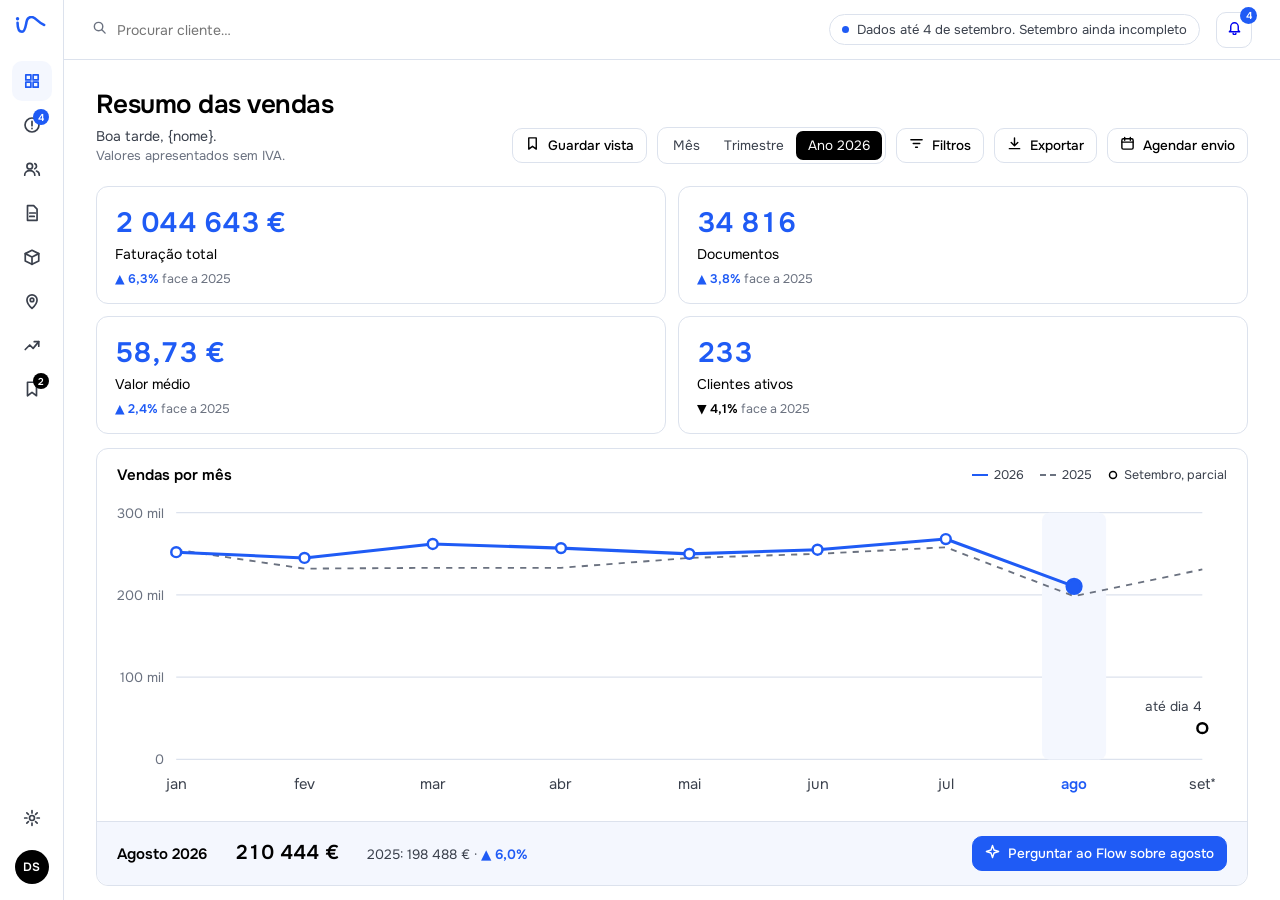
==== commit 7737a56b: "Correcção valores de faturação, ajuste de elementos na UI,painel de alertas personalizados, alertas " ====
--- a/docs/ui/flow-ui-paineis.html
+++ b/docs/ui/flow-ui-paineis.html
@@ -357,7 +357,7 @@
 VIEWS.resumo={nome:'Resumo das vendas',icon:'home',
  sug:['Como correu agosto?','Qual foi a faturação por zona este ano?','Quanto faturámos no último trimestre?'],
  render(){return `
- <div class="head"><div><h1 tabindex="-1">Resumo das vendas</h1><p>Boa tarde, Diana.</p><p class="iva">Valores apresentados sem IVA.</p></div>
+ <div class="head"><div><h1 tabindex="-1">Resumo das vendas</h1><p>Boa tarde, {nome}.</p><p class="iva">Valores apresentados sem IVA.</p></div>
   <div class="ctrl">${seg(['Mês','Trimestre','Ano 2026'],'Ano 2026')}<button class="btn"><span data-i="download"></span>Exportar</button><button class="btn" data-schedule><span data-i="cal"></span>Agendar envio</button></div></div>
  <div class="kpis">${kpi(eur(2044643),'Faturação total',pct(6.3)+' face a 2025')}${kpi(int(34816),'Documentos',pct(3.8)+' face a 2025')}${kpi(eur2(58.73),'Valor médio',pct(2.4)+' face a 2025')}${kpi('233','Clientes ativos',pct(-4.1)+' face a 2025')}</div>
  <section class="panel"><div class="panel-h"><h2>Vendas por mês</h2><div class="legend"><span><i></i>2026</span><span><i class="o"></i>2025</span><span><svg width="10" height="10" aria-hidden="true"><circle cx="5" cy="5" r="3.5" fill="#fff" stroke="#000" stroke-width="1.5"/></svg>Setembro, parcial</span></div></div>
